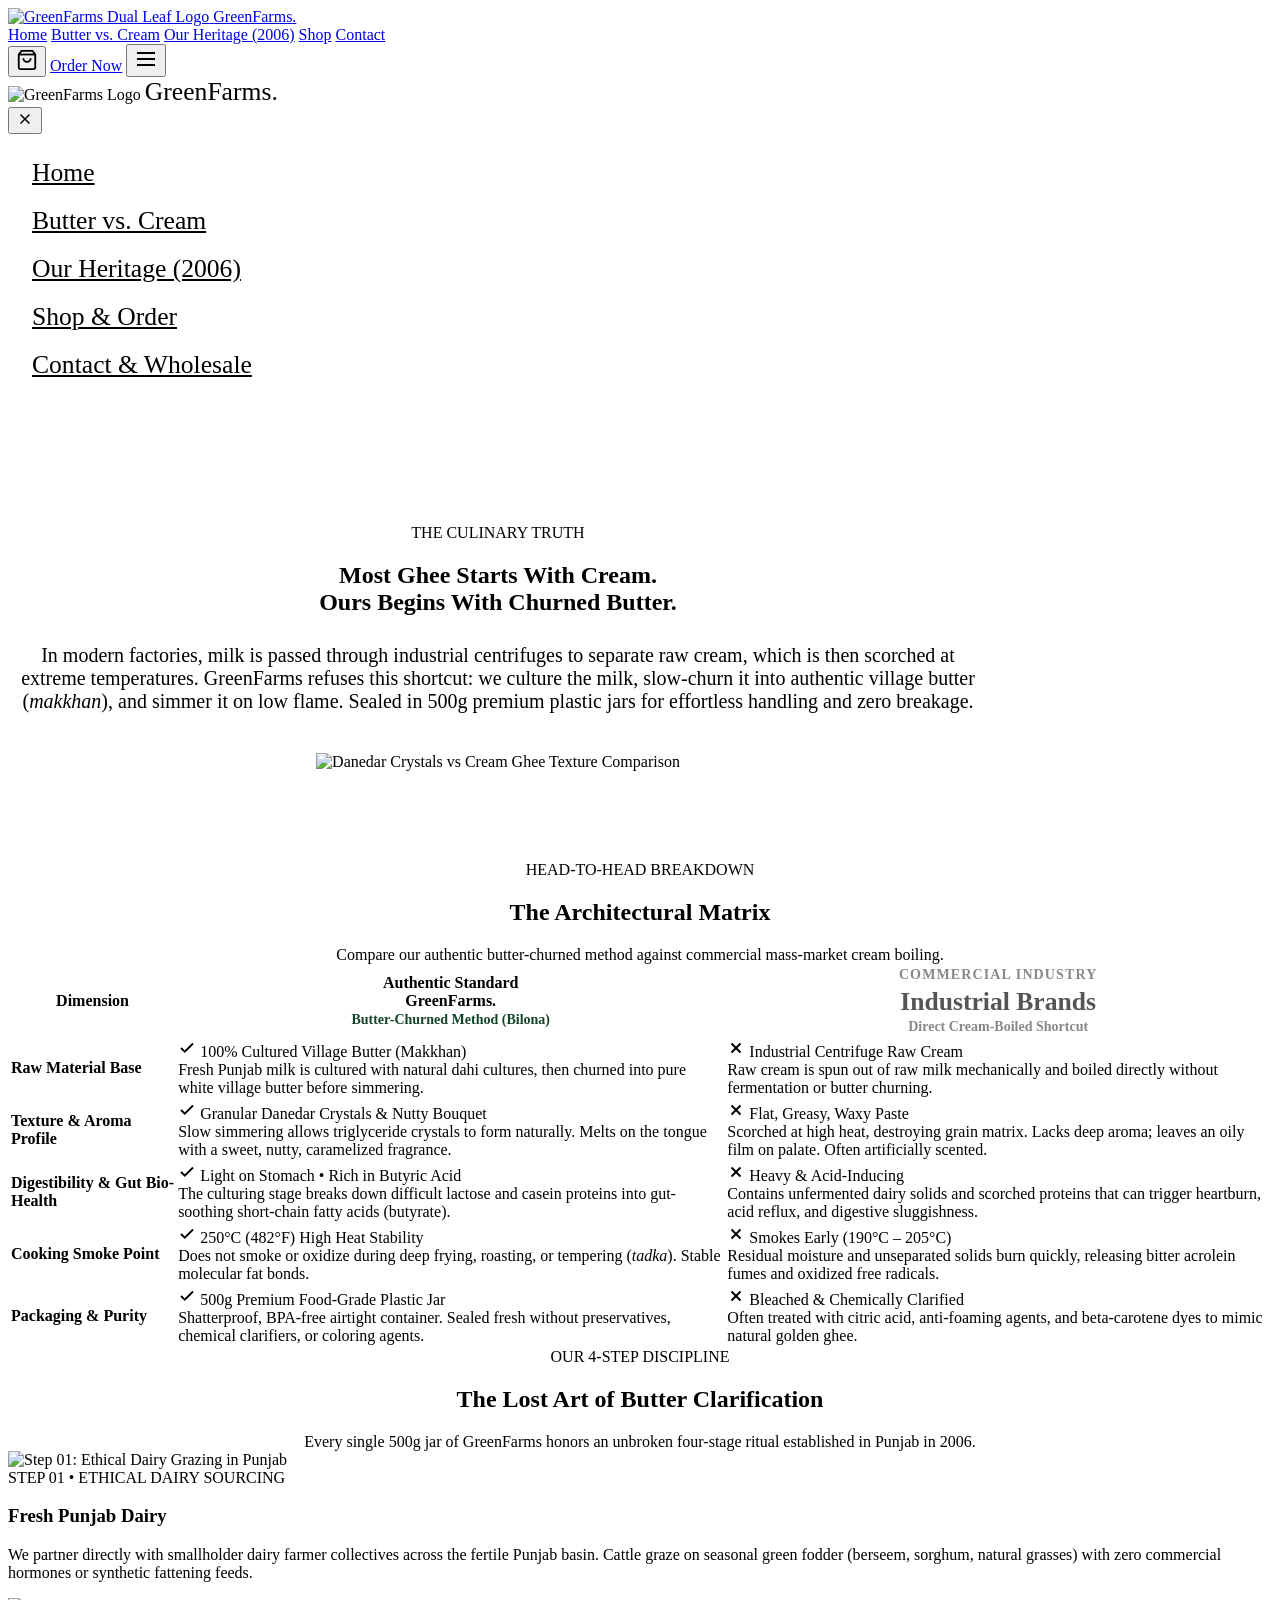
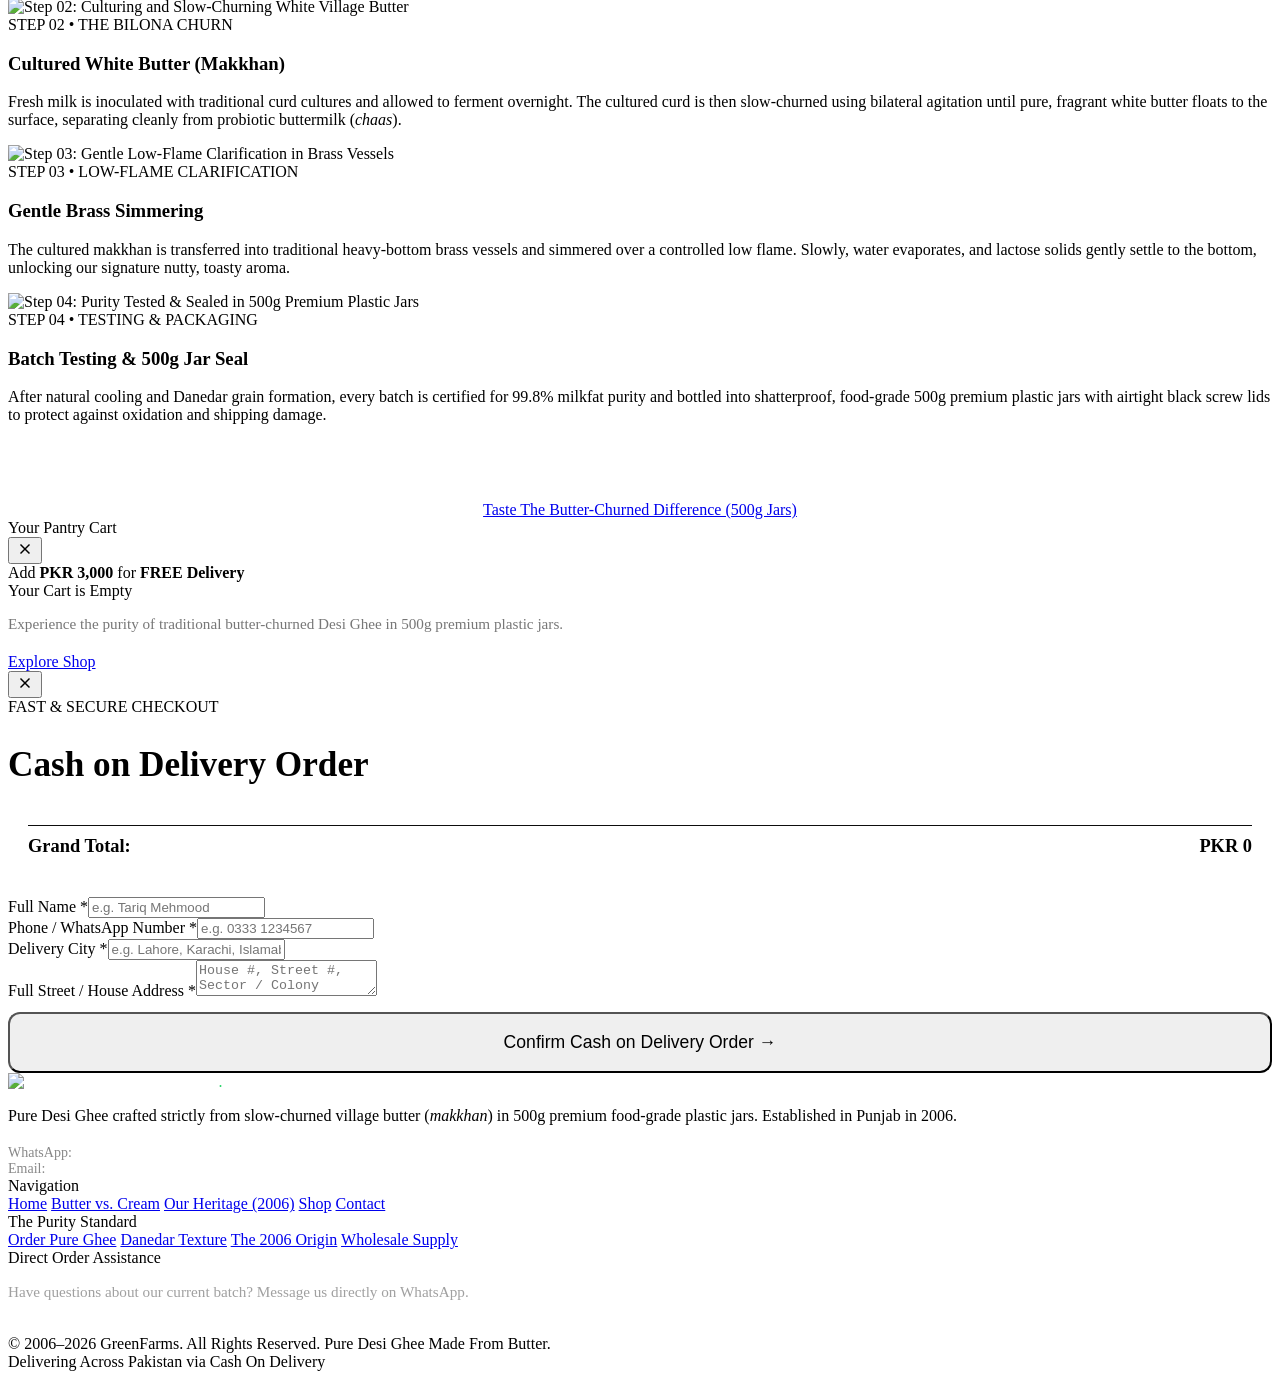
==== butter-vs-cream.html @ 1365f5dd "Add files via upload" ====
<!DOCTYPE html>
<html lang="en">
<head>
  <meta charset="UTF-8">
  <meta name="viewport" content="width=device-width, initial-scale=1.0">
  <title>Butter vs. Cream — The GreenFarms Difference</title>
  <meta name="description" content="Discover why most commercial ghee is boiled from cream while GreenFarms is slow-churned from pure village butter. 500g premium plastic jars.">
  
  <link rel="icon" type="image/png" href="assets/images/Crown.png">
  <!-- Fonts: Times New Roman (Display) & Plus Jakarta Sans (Body) -->
  <link rel="preconnect" href="https://fonts.googleapis.com">
  <link rel="preconnect" href="https://fonts.gstatic.com" crossorigin>
  <link href="https://fonts.googleapis.com/css2?family=Plus+Jakarta+Sans:wght@300;400;500;600;700&display=swap" rel="stylesheet">
  <link rel="stylesheet" href="css/main.css">
</head>
<body>

  <!-- Sticky Header -->
  <header class="site-header">
    <div class="container nav-container">
      <a href="index.html" class="brand-logo-link" aria-label="GreenFarms Home">
        <img src="assets/images/Crown.png" alt="GreenFarms Dual Leaf Logo" class="brand-icon">
        <span class="brand-wordmark">GreenFarms<span class="dot">.</span></span>
      </a>

      <nav class="nav-menu" aria-label="Primary Navigation">
        <a href="index.html" class="nav-link">Home</a>
        <a href="butter-vs-cream.html" class="nav-link active">Butter vs. Cream</a>
        <a href="heritage.html" class="nav-link">Our Heritage (2006)</a>
        <a href="shop.html" class="nav-link">Shop</a>
        <a href="contact.html" class="nav-link">Contact</a>
      </nav>

      <div class="nav-actions">
        <button class="cart-toggle-btn js-cart-toggle" aria-label="Open Cart">
          <svg width="22" height="22" viewBox="0 0 24 24" fill="none" stroke="currentColor" stroke-width="2">
            <path d="M6 2L3 6v14a2 2 0 0 0 2 2h14a2 2 0 0 0 2-2V6l-3-4z"></path>
            <line x1="3" y1="6" x2="21" y2="6"></line>
            <path d="M16 10a4 4 0 0 1-8 0"></path>
          </svg>
          <span class="cart-badge" style="display:none;">0</span>
        </button>
        <a href="shop.html" class="btn btn-primary btn-pill-sm">Order Now</a>
        <button class="mobile-menu-btn" aria-label="Open Menu">
          <svg width="24" height="24" viewBox="0 0 24 24" fill="none" stroke="currentColor" stroke-width="2"><line x1="3" y1="12" x2="21" y2="12"></line><line x1="3" y1="6" x2="21" y2="6"></line><line x1="3" y1="18" x2="21" y2="18"></line></svg>
        </button>
      </div>
    </div>
  </header>

  <!-- Mobile Drawer Menu -->
  <div id="mobile-nav-drawer" class="cart-drawer" style="max-width:340px;">
    <div class="cart-drawer-header">
      <div class="brand-logo-link">
        <img src="assets/images/Crown.png" alt="GreenFarms Logo" style="width:32px; height:32px;">
        <span class="brand-wordmark" style="font-size:1.6rem;">GreenFarms<span class="dot">.</span></span>
      </div>
      <button id="mobile-nav-close" class="cart-close-btn" aria-label="Close Menu">
        <svg width="18" height="18" viewBox="0 0 24 24" fill="none" stroke="currentColor" stroke-width="2"><line x1="18" y1="6" x2="6" y2="18"></line><line x1="6" y1="6" x2="18" y2="18"></line></svg>
      </button>
    </div>
    <div style="padding:24px; display:flex; flex-direction:column; gap:18px;">
      <a href="index.html" style="font-family:var(--font-display); font-size:1.6rem; color:var(--color-ink);">Home</a>
      <a href="butter-vs-cream.html" style="font-family:var(--font-display); font-size:1.6rem; color:var(--color-primary);">Butter vs. Cream</a>
      <a href="heritage.html" style="font-family:var(--font-display); font-size:1.6rem; color:var(--color-ink);">Our Heritage (2006)</a>
      <a href="shop.html" style="font-family:var(--font-display); font-size:1.6rem; color:var(--color-ink);">Shop &amp; Order</a>
      <a href="contact.html" style="font-family:var(--font-display); font-size:1.6rem; color:var(--color-ink);">Contact &amp; Wholesale</a>
    </div>
  </div>

  <main>
    <!-- EDITORIAL HERO STATEMENT -->
    <section class="section-editorial bg-white" style="padding-top: clamp(80px, 10vw, 120px); padding-bottom: clamp(60px, 8vw, 90px);">
      <div class="container" style="text-align:center; max-width:980px;">
        <div class="eyebrow" style="justify-content:center;">THE CULINARY TRUTH</div>
        <h1 class="hero-headline" style="margin-bottom:1.75rem;">
          Most Ghee Starts With Cream.<br>
          Ours Begins With Churned Butter.
        </h1>
        <p class="editorial-lead" style="margin:0 auto 2.5rem; font-size:1.25rem;">
          In modern factories, milk is passed through industrial centrifuges to separate raw cream, which is then scorched at extreme temperatures. GreenFarms refuses this shortcut: we culture the milk, slow-churn it into authentic village butter (<em>makkhan</em>), and simmer it on low flame. Sealed in 500g premium plastic jars for effortless handling and zero breakage.
        </p>

        <!-- Big Visual Comparison Infographic -->
        <div style="margin-top:2.5rem; border-radius:24px; overflow:hidden; box-shadow:var(--shadow-card); border:1px solid var(--color-border);">
          <img src="assets/images/danedar-texture.svg" alt="Danedar Crystals vs Cream Ghee Texture Comparison" style="width:100%;">
        </div>
      </div>
    </section>

    <!-- BIG ARCHITECTURAL COMPARISON MATRIX -->
    <section class="section-editorial bg-alabaster">
      <div class="container">
        <div style="max-width:800px; margin:0 auto; text-align:center;">
          <div class="eyebrow" style="justify-content:center;">HEAD-TO-HEAD BREAKDOWN</div>
          <h2 class="section-headline">The Architectural Matrix</h2>
          <p class="editorial-lead" style="margin:0 auto;">
            Compare our authentic butter-churned method against commercial mass-market cream boiling.
          </p>
        </div>

        <div class="comparison-table-wrap">
          <table class="comparison-table">
            <thead>
              <tr>
                <th class="col-feature">Dimension</th>
                <th class="col-greenfarms">
                  <div class="table-brand-header">
                    <div>
                      <div class="table-badge-authentic">Authentic Standard</div>
                      <div class="title">GreenFarms.</div>
                      <span style="font-size:0.875rem; color:#144528; font-weight:600;">Butter-Churned Method (Bilona)</span>
                    </div>
                  </div>
                </th>
                <th class="col-commercial">
                  <div style="font-size:0.875rem; color:#888; text-transform:uppercase; font-weight:700; letter-spacing:0.08em; margin-bottom:4px;">Commercial Industry</div>
                  <div style="font-family:var(--font-display); font-size:1.6rem; color:#555;">Industrial Brands</div>
                  <span style="font-size:0.875rem; color:#888;">Direct Cream-Boiled Shortcut</span>
                </th>
              </tr>
            </thead>
            <tbody>
              <!-- Row 1: Raw Material -->
              <tr>
                <td><strong>Raw Material Base</strong></td>
                <td class="col-greenfarms">
                  <div class="cell-highlight-title">
                    <svg width="18" height="18" viewBox="0 0 24 24" fill="none" stroke="currentColor" stroke-width="2.5"><polyline points="20 6 9 17 4 12"/></svg>
                    100% Cultured Village Butter (Makkhan)
                  </div>
                  Fresh Punjab milk is cultured with natural dahi cultures, then churned into pure white village butter before simmering.
                </td>
                <td>
                  <div class="cell-highlight-commercial-title">
                    <svg width="18" height="18" viewBox="0 0 24 24" fill="none" stroke="currentColor" stroke-width="2.5"><line x1="18" y1="6" x2="6" y2="18"></line><line x1="6" y1="6" x2="18" y2="18"></line></svg>
                    Industrial Centrifuge Raw Cream
                  </div>
                  Raw cream is spun out of raw milk mechanically and boiled directly without fermentation or butter churning.
                </td>
              </tr>

              <!-- Row 2: Texture & Aroma -->
              <tr>
                <td><strong>Texture &amp; Aroma Profile</strong></td>
                <td class="col-greenfarms">
                  <div class="cell-highlight-title">
                    <svg width="18" height="18" viewBox="0 0 24 24" fill="none" stroke="currentColor" stroke-width="2.5"><polyline points="20 6 9 17 4 12"/></svg>
                    Granular Danedar Crystals &amp; Nutty Bouquet
                  </div>
                  Slow simmering allows triglyceride crystals to form naturally. Melts on the tongue with a sweet, nutty, caramelized fragrance.
                </td>
                <td>
                  <div class="cell-highlight-commercial-title">
                    <svg width="18" height="18" viewBox="0 0 24 24" fill="none" stroke="currentColor" stroke-width="2.5"><line x1="18" y1="6" x2="6" y2="18"></line><line x1="6" y1="6" x2="18" y2="18"></line></svg>
                    Flat, Greasy, Waxy Paste
                  </div>
                  Scorched at high heat, destroying grain matrix. Lacks deep aroma; leaves an oily film on palate. Often artificially scented.
                </td>
              </tr>

              <!-- Row 3: Digestibility -->
              <tr>
                <td><strong>Digestibility &amp; Gut Bio-Health</strong></td>
                <td class="col-greenfarms">
                  <div class="cell-highlight-title">
                    <svg width="18" height="18" viewBox="0 0 24 24" fill="none" stroke="currentColor" stroke-width="2.5"><polyline points="20 6 9 17 4 12"/></svg>
                    Light on Stomach &bull; Rich in Butyric Acid
                  </div>
                  The culturing stage breaks down difficult lactose and casein proteins into gut-soothing short-chain fatty acids (butyrate).
                </td>
                <td>
                  <div class="cell-highlight-commercial-title">
                    <svg width="18" height="18" viewBox="0 0 24 24" fill="none" stroke="currentColor" stroke-width="2.5"><line x1="18" y1="6" x2="6" y2="18"></line><line x1="6" y1="6" x2="18" y2="18"></line></svg>
                    Heavy &amp; Acid-Inducing
                  </div>
                  Contains unfermented dairy solids and scorched proteins that can trigger heartburn, acid reflux, and digestive sluggishness.
                </td>
              </tr>

              <!-- Row 4: Heat & Smoke Point -->
              <tr>
                <td><strong>Cooking Smoke Point</strong></td>
                <td class="col-greenfarms">
                  <div class="cell-highlight-title">
                    <svg width="18" height="18" viewBox="0 0 24 24" fill="none" stroke="currentColor" stroke-width="2.5"><polyline points="20 6 9 17 4 12"/></svg>
                    250&deg;C (482&deg;F) High Heat Stability
                  </div>
                  Does not smoke or oxidize during deep frying, roasting, or tempering (<em>tadka</em>). Stable molecular fat bonds.
                </td>
                <td>
                  <div class="cell-highlight-commercial-title">
                    <svg width="18" height="18" viewBox="0 0 24 24" fill="none" stroke="currentColor" stroke-width="2.5"><line x1="18" y1="6" x2="6" y2="18"></line><line x1="6" y1="6" x2="18" y2="18"></line></svg>
                    Smokes Early (190&deg;C &ndash; 205&deg;C)
                  </div>
                  Residual moisture and unseparated solids burn quickly, releasing bitter acrolein fumes and oxidized free radicals.
                </td>
              </tr>

              <!-- Row 5: Packaging & Preservation -->
              <tr>
                <td><strong>Packaging &amp; Purity</strong></td>
                <td class="col-greenfarms">
                  <div class="cell-highlight-title">
                    <svg width="18" height="18" viewBox="0 0 24 24" fill="none" stroke="currentColor" stroke-width="2.5"><polyline points="20 6 9 17 4 12"/></svg>
                    500g Premium Food-Grade Plastic Jar
                  </div>
                  Shatterproof, BPA-free airtight container. Sealed fresh without preservatives, chemical clarifiers, or coloring agents.
                </td>
                <td>
                  <div class="cell-highlight-commercial-title">
                    <svg width="18" height="18" viewBox="0 0 24 24" fill="none" stroke="currentColor" stroke-width="2.5"><line x1="18" y1="6" x2="6" y2="18"></line><line x1="6" y1="6" x2="18" y2="18"></line></svg>
                    Bleached &amp; Chemically Clarified
                  </div>
                  Often treated with citric acid, anti-foaming agents, and beta-carotene dyes to mimic natural golden ghee.
                </td>
              </tr>
            </tbody>
          </table>
        </div>
      </div>
    </section>

    <!-- 4-STEP VISUAL CRAFTSMANSHIP SHOWCASE -->
    <section class="section-editorial bg-white">
      <div class="container">
        <div style="max-width:820px; margin:0 auto; text-align:center;">
          <div class="eyebrow" style="justify-content:center;">OUR 4-STEP DISCIPLINE</div>
          <h2 class="section-headline">The Lost Art of Butter Clarification</h2>
          <p class="editorial-lead" style="margin:0 auto;">
            Every single 500g jar of GreenFarms honors an unbroken four-stage ritual established in Punjab in 2006.
          </p>
        </div>

        <div class="craft-grid">
          <!-- Step 01 -->
          <article class="craft-card">
            <div class="craft-media">
              <img src="assets/images/craft-step1.svg" alt="Step 01: Ethical Dairy Grazing in Punjab">
            </div>
            <div class="craft-body">
              <span class="craft-step-badge">STEP 01 &bull; ETHICAL DAIRY SOURCING</span>
              <h3 class="craft-title">Fresh Punjab Dairy</h3>
              <p class="craft-desc">
                We partner directly with smallholder dairy farmer collectives across the fertile Punjab basin. Cattle graze on seasonal green fodder (berseem, sorghum, natural grasses) with zero commercial hormones or synthetic fattening feeds.
              </p>
            </div>
          </article>

          <!-- Step 02 -->
          <article class="craft-card">
            <div class="craft-media">
              <img src="assets/images/craft-step2.svg" alt="Step 02: Culturing and Slow-Churning White Village Butter">
            </div>
            <div class="craft-body">
              <span class="craft-step-badge">STEP 02 &bull; THE BILONA CHURN</span>
              <h3 class="craft-title">Cultured White Butter (Makkhan)</h3>
              <p class="craft-desc">
                Fresh milk is inoculated with traditional curd cultures and allowed to ferment overnight. The cultured curd is then slow-churned using bilateral agitation until pure, fragrant white butter floats to the surface, separating cleanly from probiotic buttermilk (<em>chaas</em>).
              </p>
            </div>
          </article>

          <!-- Step 03 -->
          <article class="craft-card">
            <div class="craft-media">
              <img src="assets/images/craft-step3.svg" alt="Step 03: Gentle Low-Flame Clarification in Brass Vessels">
            </div>
            <div class="craft-body">
              <span class="craft-step-badge">STEP 03 &bull; LOW-FLAME CLARIFICATION</span>
              <h3 class="craft-title">Gentle Brass Simmering</h3>
              <p class="craft-desc">
                The cultured makkhan is transferred into traditional heavy-bottom brass vessels and simmered over a controlled low flame. Slowly, water evaporates, and lactose solids gently settle to the bottom, unlocking our signature nutty, toasty aroma.
              </p>
            </div>
          </article>

          <!-- Step 04 -->
          <article class="craft-card">
            <div class="craft-media">
              <img src="assets/images/craft-step4.svg" alt="Step 04: Purity Tested & Sealed in 500g Premium Plastic Jars">
            </div>
            <div class="craft-body">
              <span class="craft-step-badge">STEP 04 &bull; TESTING &amp; PACKAGING</span>
              <h3 class="craft-title">Batch Testing &amp; 500g Jar Seal</h3>
              <p class="craft-desc">
                After natural cooling and Danedar grain formation, every batch is certified for 99.8% milkfat purity and bottled into shatterproof, food-grade 500g premium plastic jars with airtight black screw lids to protect against oxidation and shipping damage.
              </p>
            </div>
          </article>
        </div>

        <!-- Big CTA Button -->
        <div style="text-align:center; margin-top: clamp(50px, 6vw, 80px);">
          <a href="shop.html" class="btn btn-primary btn-pill-lg">
            Taste The Butter-Churned Difference (500g Jars)
          </a>
        </div>
      </div>
    </section>
  </main>

  <!-- CART SLIDE-OUT DRAWER -->
  <div id="cart-backdrop" class="cart-backdrop"></div>
  <aside id="cart-drawer" class="cart-drawer" aria-label="Shopping Cart">
    <div class="cart-drawer-header">
      <div class="cart-drawer-title">Your Pantry Cart</div>
      <button id="cart-close-btn" class="cart-close-btn" aria-label="Close cart">
        <svg width="18" height="18" viewBox="0 0 24 24" fill="none" stroke="currentColor" stroke-width="2"><line x1="18" y1="6" x2="6" y2="18"></line><line x1="6" y1="6" x2="18" y2="18"></line></svg>
      </button>
    </div>
    <div class="shipping-meter-wrap">
      <div id="shipping-meter-text">Add <strong>PKR 3,000</strong> for <strong>FREE Delivery</strong></div>
      <div class="shipping-meter-bar"><div id="shipping-progress" class="shipping-meter-progress"></div></div>
    </div>
    <div id="cart-items-container" class="cart-items-list"></div>
    <div id="cart-empty-view" class="cart-empty-state">
      <div class="cart-empty-title">Your Cart is Empty</div>
      <p style="color:#777; font-size:0.95rem; margin-bottom:20px;">Experience the purity of traditional butter-churned Desi Ghee in 500g premium plastic jars.</p>
      <a href="shop.html" onclick="closeCart()" class="btn btn-primary btn-pill-sm">Explore Shop</a>
    </div>
    <div id="cart-footer-view" class="cart-drawer-footer" style="display:none;">
      <div class="cart-total-row"><span>Subtotal</span><strong id="cart-subtotal-val">PKR 0</strong></div>
      <div class="cart-total-row"><span>Delivery</span><strong id="cart-shipping-val">PKR 250</strong></div>
      <div class="cart-total-row cart-grand-total"><span>Total Payable (COD):</span><span id="cart-grand-total-val" class="num">PKR 0</span></div>
      <div class="cart-checkout-actions">
        <button onclick="CODCheckout.open()" class="btn btn-primary" style="width:100%; border-radius:12px;">Cash on Delivery Checkout &rarr;</button>
        <button onclick="sendWhatsAppOrder()" class="btn btn-secondary" style="width:100%; border-radius:12px;">Order via WhatsApp</button>
      </div>
    </div>
  </aside>

  <!-- COD MODAL & LAB MODAL -->
  <div id="cod-modal" class="modal-backdrop">
    <div class="modal-box">
      <button class="modal-close-x" onclick="CODCheckout.close()" aria-label="Close Modal">
        <svg width="18" height="18" viewBox="0 0 24 24" fill="none" stroke="currentColor" stroke-width="2"><line x1="18" y1="6" x2="6" y2="18"></line><line x1="6" y1="6" x2="18" y2="18"></line></svg>
      </button>
      <div id="cod-modal-content">
        <div class="eyebrow">FAST &amp; SECURE CHECKOUT</div>
        <h2 style="font-family:var(--font-display); font-size:2.2rem; color:var(--color-ink); margin-bottom:12px;">Cash on Delivery Order</h2>
        <div style="background:var(--color-alabaster); padding:16px 20px; border-radius:16px; margin-bottom:24px; border:1px solid var(--color-border);">
          <div id="cod-summary-list"></div>
          <div style="display:flex; justify-content:space-between; margin-top:12px; padding-top:10px; border-top:1.5px solid #0d0d0d; font-size:1.15rem; font-weight:700;">
            <span>Grand Total:</span><span id="cod-total-amount" style="color:var(--color-primary); font-family:var(--font-display);">PKR 0</span>
          </div>
        </div>
        <form id="cod-form" onsubmit="CODCheckout.submit(event)">
          <div class="form-group"><label class="form-label" for="customer_name">Full Name *</label><input type="text" id="customer_name" name="customer_name" class="form-control" placeholder="e.g. Tariq Mehmood" required></div>
          <div class="form-group"><label class="form-label" for="customer_phone">Phone / WhatsApp Number *</label><input type="tel" id="customer_phone" name="customer_phone" class="form-control" placeholder="e.g. 0333 1234567" required></div>
          <div class="form-group"><label class="form-label" for="customer_city">Delivery City *</label><input type="text" id="customer_city" name="customer_city" class="form-control" placeholder="e.g. Lahore, Karachi, Islamabad..." required></div>
          <div class="form-group"><label class="form-label" for="customer_address">Full Street / House Address *</label><textarea id="customer_address" name="customer_address" class="form-control" placeholder="House #, Street #, Sector / Colony" required></textarea></div>
          <button type="submit" class="btn btn-primary" style="width:100%; border-radius:12px; padding:18px; font-size:1.1rem; margin-top:12px;">Confirm Cash on Delivery Order &rarr;</button>
        </form>
      </div>
    </div>
  </div>

  <footer class="site-footer">
    <div class="container footer-grid">
      <div>
        <a href="index.html" class="brand-logo-link" style="color:#ffffff;">
          <img src="assets/images/Crown.png" alt="GreenFarms Icon" class="brand-icon">
          <span class="brand-wordmark" style="color:#ffffff;">GreenFarms<span class="dot" style="color:#25D366;">.</span></span>
        </a>
        <p class="footer-brand-bio">Pure Desi Ghee crafted strictly from slow-churned village butter (<em>makkhan</em>) in 500g premium food-grade plastic jars. Established in Punjab in 2006.</p>
        <div style="margin-top:20px; font-size:0.875rem; color:#888;">
          WhatsApp: <strong style="color:#ffffff;">+92 333 227 1313</strong><br>
          Email: <strong style="color:#ffffff;">thegreenfarm01@gmail.com</strong>
        </div>
      </div>
      <div>
        <div class="footer-col-title">Navigation</div>
        <div class="footer-links-list">
          <a href="index.html" class="footer-link">Home</a>
          <a href="butter-vs-cream.html" class="footer-link">Butter vs. Cream</a>
          <a href="heritage.html" class="footer-link">Our Heritage (2006)</a>
          <a href="shop.html" class="footer-link">Shop</a>
          <a href="contact.html" class="footer-link">Contact</a>
        </div>
      </div>
      <div>
        <div class="footer-col-title">The Purity Standard</div>
        <div class="footer-links-list">
          <a href="shop.html" class="footer-link">Order Pure Ghee</a>
          <a href="butter-vs-cream.html" class="footer-link">Danedar Texture</a>
          <a href="heritage.html" class="footer-link">The 2006 Origin</a>
          <a href="contact.html" class="footer-link">Wholesale Supply</a>
        </div>
      </div>
      <div>
        <div class="footer-col-title">Direct Order Assistance</div>
        <p style="font-size:0.95rem; color:#a0a0a0; margin-bottom:16px;">Have questions about our current batch? Message us directly on WhatsApp.</p>
        <a href="https://wa.me/923332271313" target="_blank" rel="noopener" class="btn btn-secondary" style="width:100%; border-radius:12px; font-size:0.95rem; color:#ffffff; border-color:rgba(255,255,255,0.3);">
          Chat on WhatsApp (+92 333 227 1313)
        </a>
      </div>
    </div>
    <div class="container footer-bottom-bar">
      <div>&copy; 2006&ndash;2026 GreenFarms. All Rights Reserved. Pure Desi Ghee Made From Butter.</div>
      <div>Delivering Across Pakistan via Cash On Delivery</div>
    </div>
  </footer>

  <script src="js/app.js"></script>
</body>
</html>
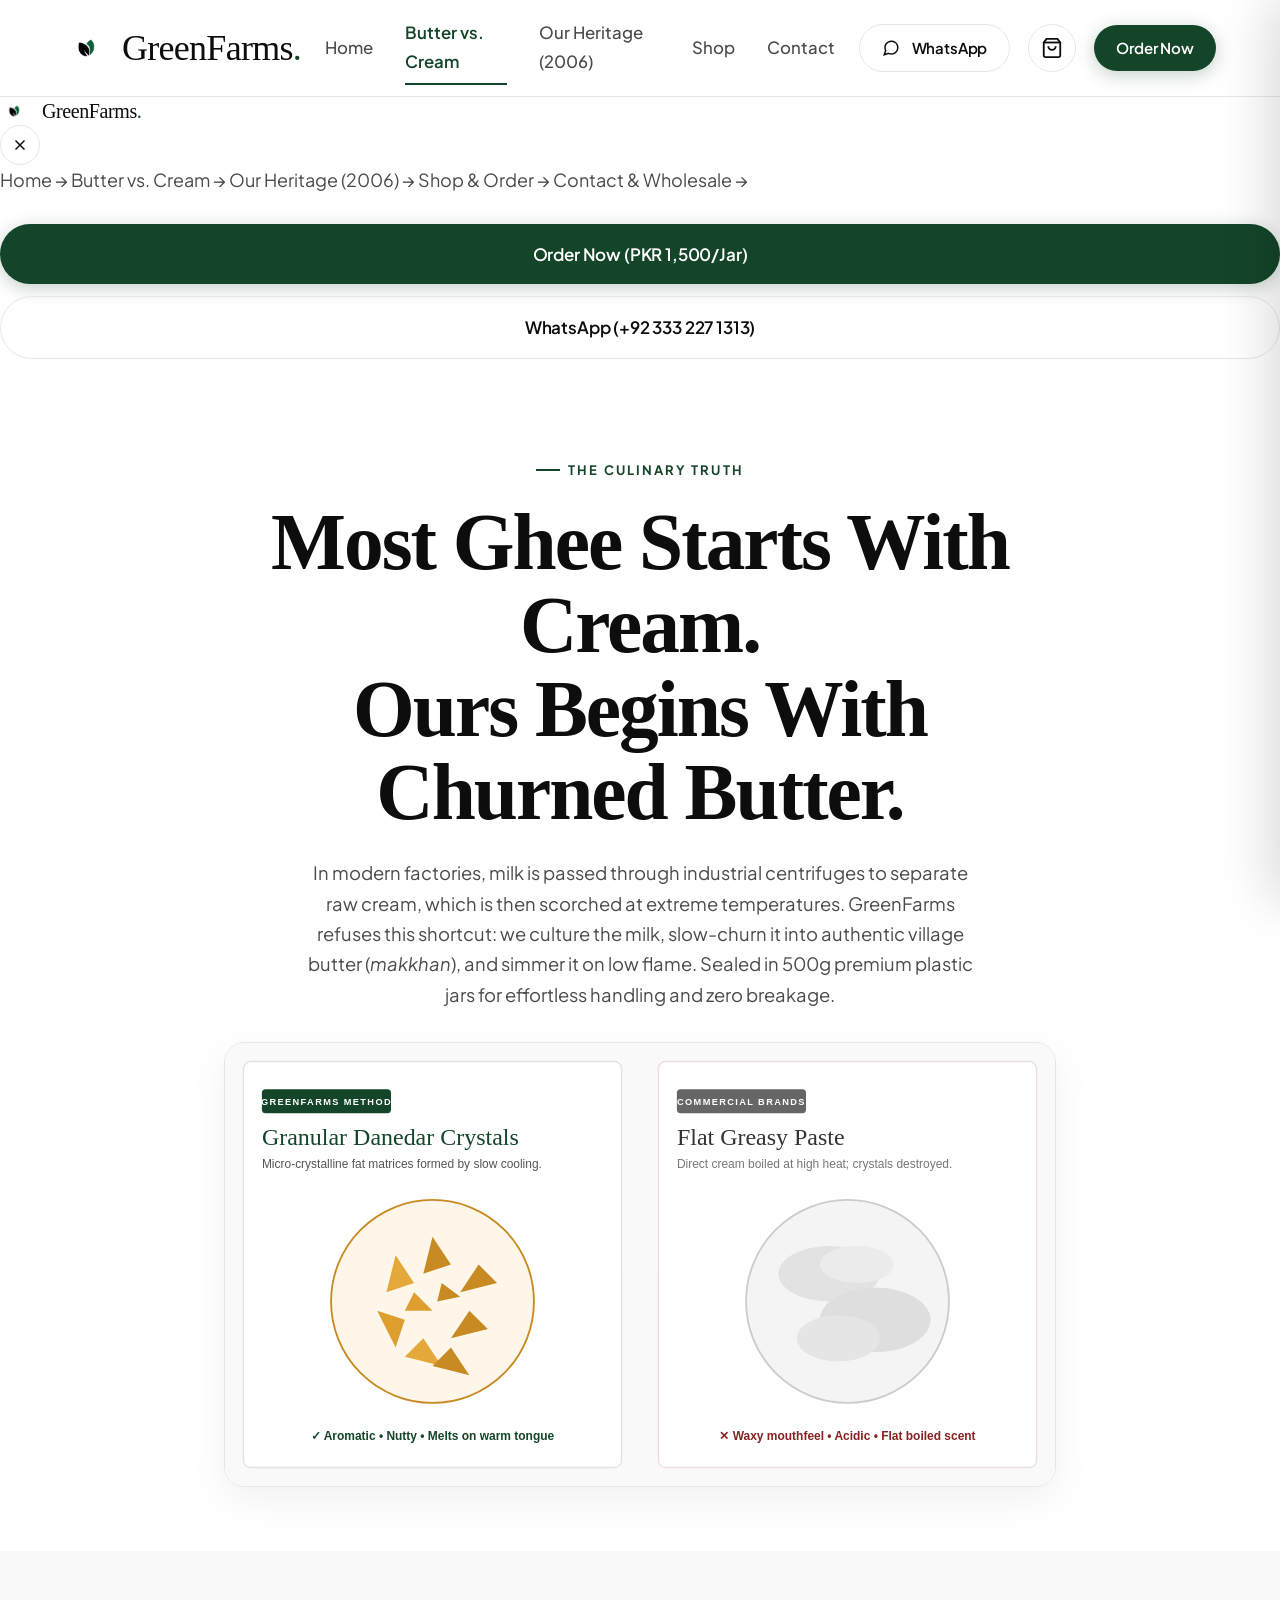
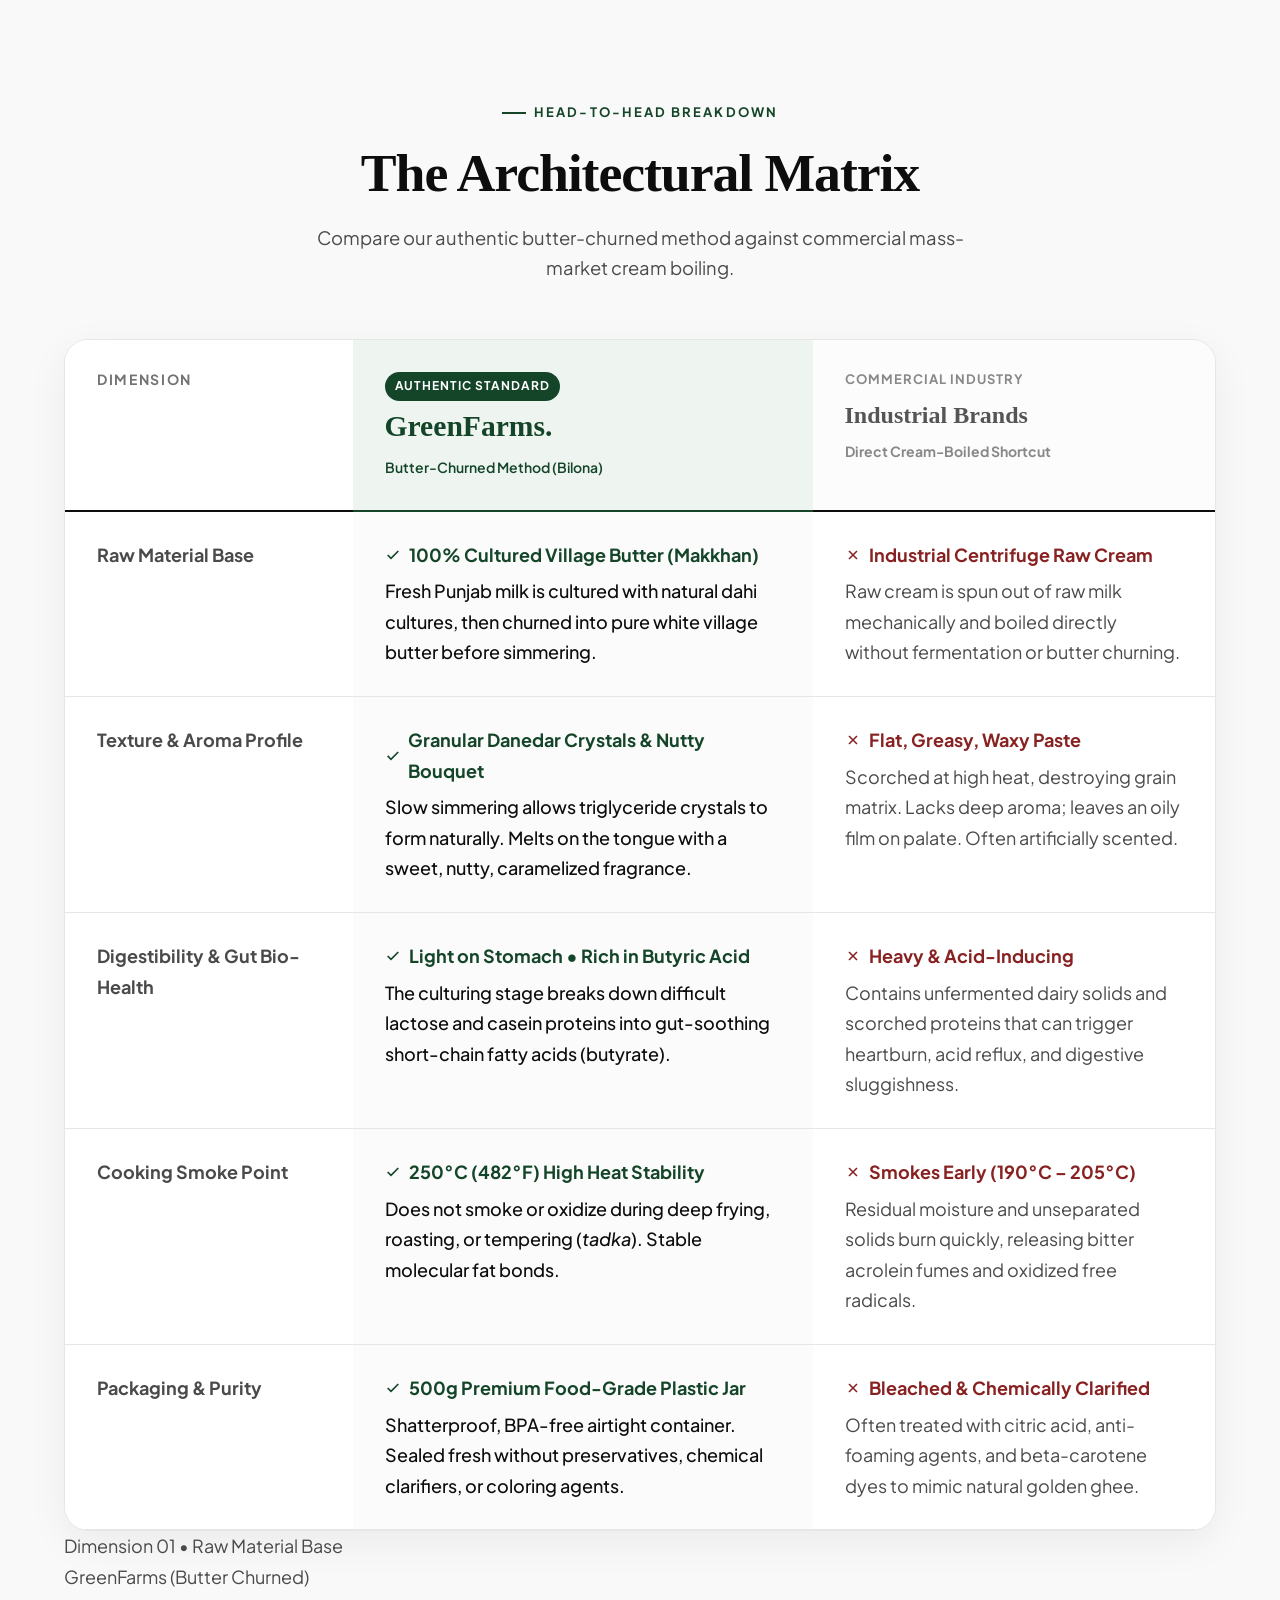
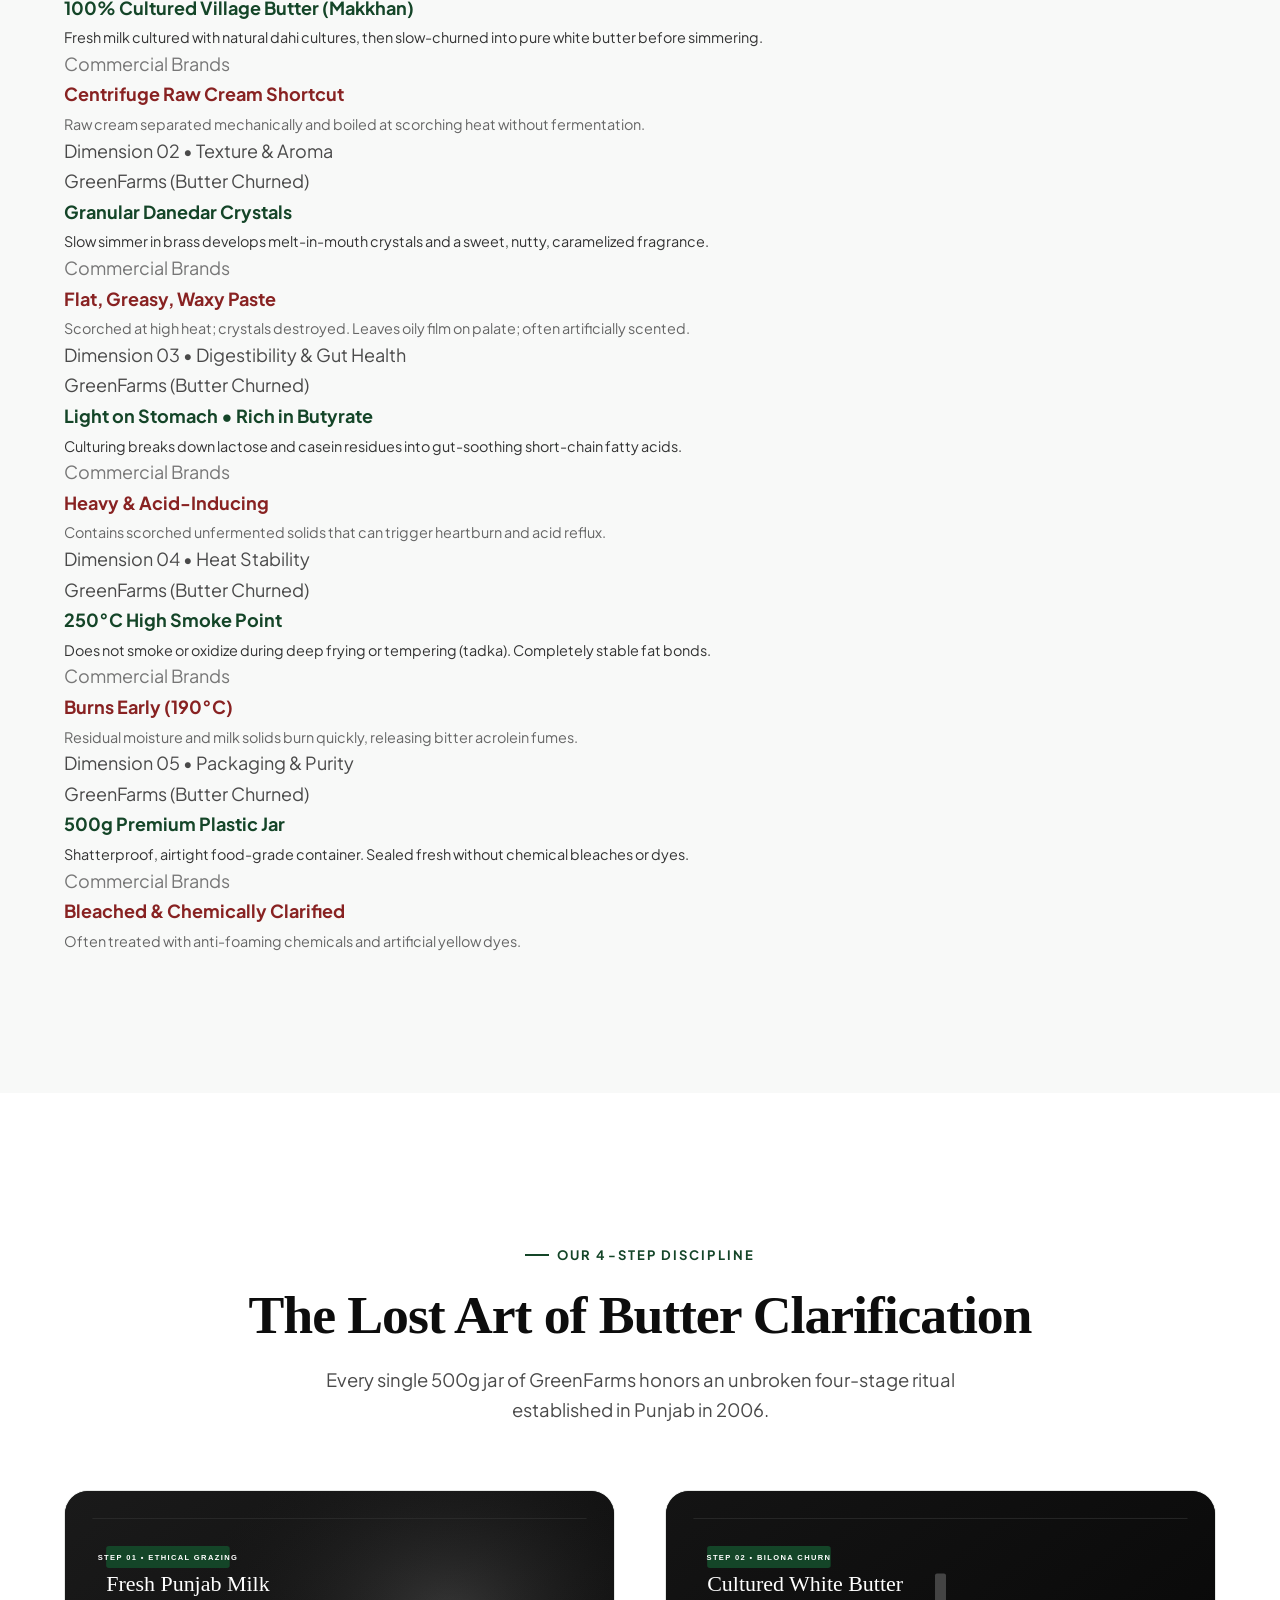
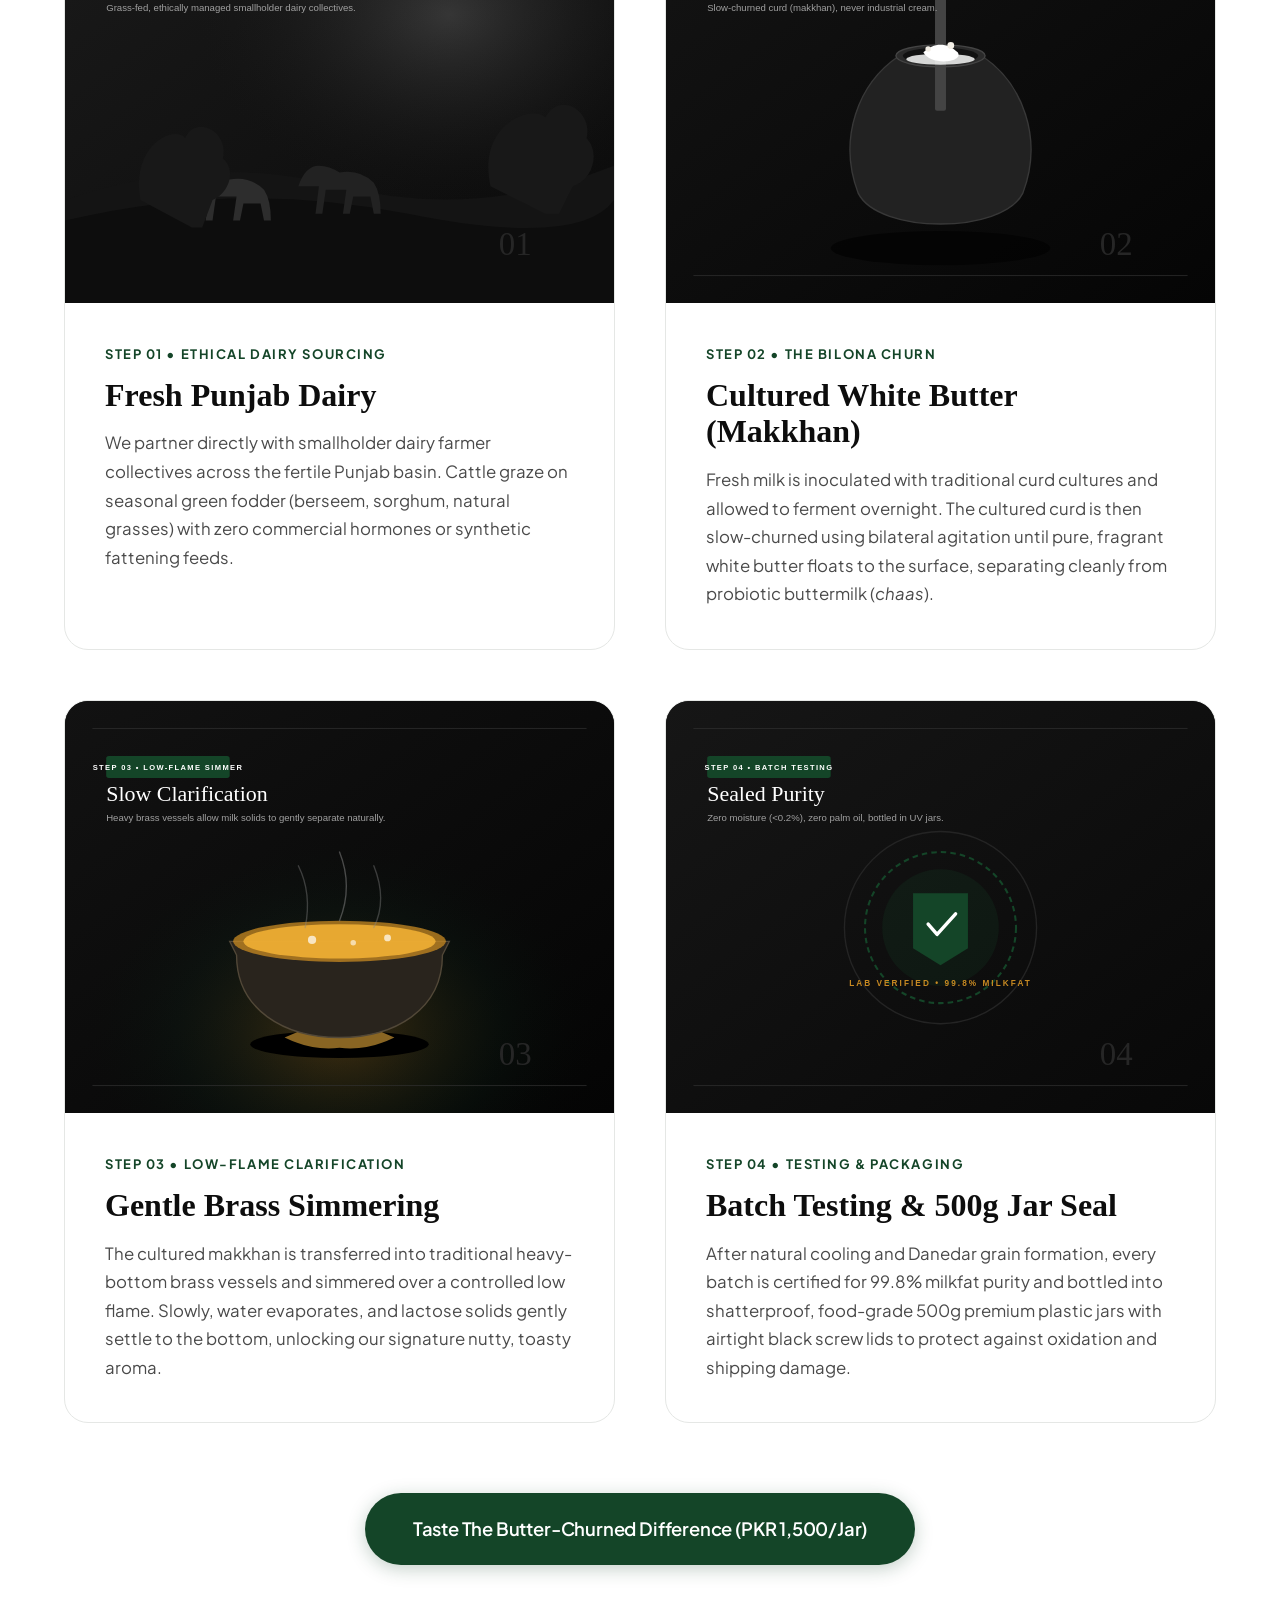
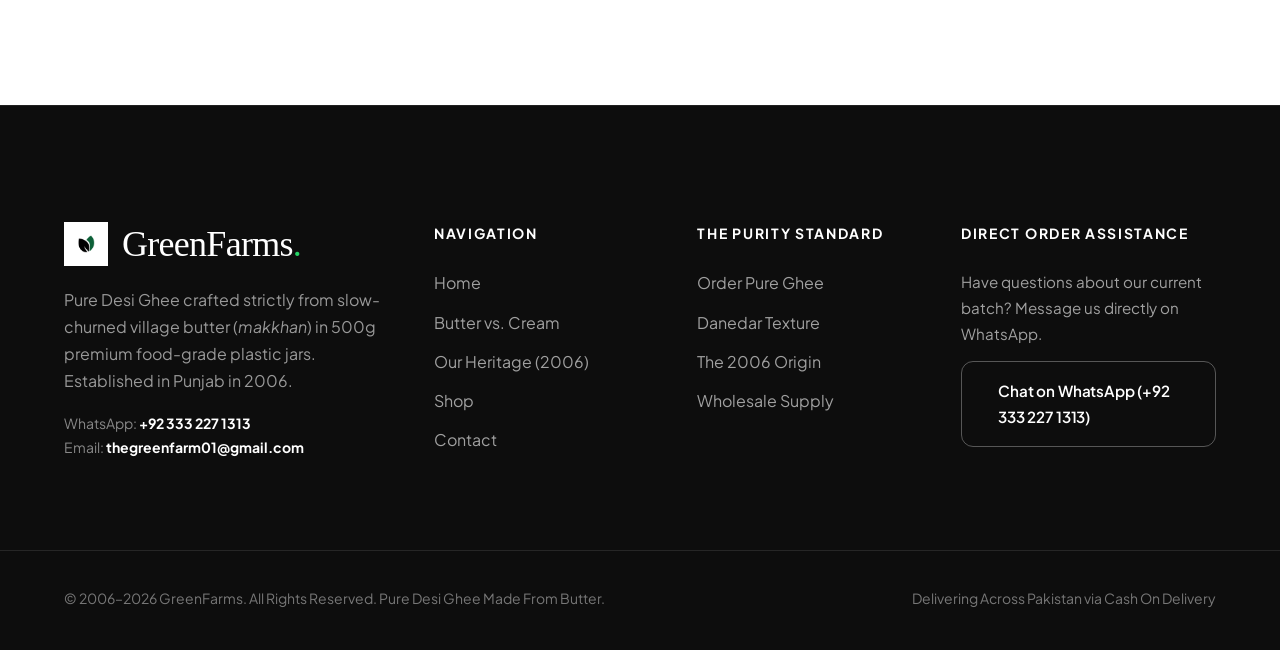
==== commit b864ac38: "Add files via upload" ====
--- a/butter-vs-cream.html
+++ b/butter-vs-cream.html
@@ -2,20 +2,19 @@
 <html lang="en">
 <head>
   <meta charset="UTF-8">
-  <meta name="viewport" content="width=device-width, initial-scale=1.0">
+  <meta name="viewport" content="width=device-width, initial-scale=1.0, maximum-scale=1.0">
   <title>Butter vs. Cream — The GreenFarms Difference</title>
   <meta name="description" content="Discover why most commercial ghee is boiled from cream while GreenFarms is slow-churned from pure village butter. 500g premium plastic jars.">
   
   <link rel="icon" type="image/png" href="assets/images/Crown.png">
-  <!-- Fonts: Times New Roman (Display) & Plus Jakarta Sans (Body) -->
   <link rel="preconnect" href="https://fonts.googleapis.com">
   <link rel="preconnect" href="https://fonts.gstatic.com" crossorigin>
-  <link href="https://fonts.googleapis.com/css2?family=Plus+Jakarta+Sans:wght@300;400;500;600;700&display=swap" rel="stylesheet">
+  <link href="https://fonts.googleapis.com/css2?family=Abril+Fatface&family=Plus+Jakarta+Sans:wght@300;400;500;600;700&display=swap" rel="stylesheet">
   <link rel="stylesheet" href="css/main.css">
 </head>
 <body>
 
-  <!-- Sticky Header -->
+  <!-- Sticky Luxury Header -->
   <header class="site-header">
     <div class="container nav-container">
       <a href="index.html" class="brand-logo-link" aria-label="GreenFarms Home">
@@ -32,6 +31,11 @@
       </nav>
 
       <div class="nav-actions">
+        <a href="https://wa.me/923332271313?text=Salam%20GreenFarms.%20I%20would%20like%20to%20inquire%20about%20Pure%20Desi%20Ghee." target="_blank" rel="noopener" class="btn btn-secondary btn-pill-sm desktop-only">
+          <svg width="18" height="18" viewBox="0 0 24 24" fill="none" stroke="currentColor" stroke-width="2"><path d="M21 11.5a8.38 8.38 0 0 1-.9 3.8 8.5 8.5 0 0 1-7.6 4.7 8.38 8.38 0 0 1-3.8-.9L3 21l1.9-5.7a8.38 8.38 0 0 1-.9-3.8 8.5 8.5 0 0 1 4.7-7.6 8.38 8.38 0 0 1 3.8-.9h.5a8.48 8.48 0 0 1 8 8v.5z"/></svg>
+          <span>WhatsApp</span>
+        </a>
+
         <button class="cart-toggle-btn js-cart-toggle" aria-label="Open Cart">
           <svg width="22" height="22" viewBox="0 0 24 24" fill="none" stroke="currentColor" stroke-width="2">
             <path d="M6 2L3 6v14a2 2 0 0 0 2 2h14a2 2 0 0 0 2-2V6l-3-4z"></path>
@@ -40,55 +44,84 @@
           </svg>
           <span class="cart-badge" style="display:none;">0</span>
         </button>
-        <a href="shop.html" class="btn btn-primary btn-pill-sm">Order Now</a>
-        <button class="mobile-menu-btn" aria-label="Open Menu">
-          <svg width="24" height="24" viewBox="0 0 24 24" fill="none" stroke="currentColor" stroke-width="2"><line x1="3" y1="12" x2="21" y2="12"></line><line x1="3" y1="6" x2="21" y2="6"></line><line x1="3" y1="18" x2="21" y2="18"></line></svg>
+
+        <a href="shop.html" class="btn btn-primary btn-pill-sm desktop-only">Order Now</a>
+
+        <button class="mobile-menu-btn" aria-label="Open Navigation Menu">
+          <svg width="22" height="22" viewBox="0 0 24 24" fill="none" stroke="currentColor" stroke-width="2.5" stroke-linecap="round">
+            <line x1="3" y1="6" x2="21" y2="6"></line>
+            <line x1="3" y1="12" x2="21" y2="12"></line>
+            <line x1="3" y1="18" x2="21" y2="18"></line>
+          </svg>
         </button>
       </div>
     </div>
   </header>
 
-  <!-- Mobile Drawer Menu -->
-  <div id="mobile-nav-drawer" class="cart-drawer" style="max-width:340px;">
-    <div class="cart-drawer-header">
+  <!-- Full-Screen Mobile Navigation Drawer -->
+  <div id="mobile-nav-drawer" class="mobile-nav-fullscreen">
+    <div class="mobile-nav-header">
       <div class="brand-logo-link">
-        <img src="assets/images/Crown.png" alt="GreenFarms Logo" style="width:32px; height:32px;">
-        <span class="brand-wordmark" style="font-size:1.6rem;">GreenFarms<span class="dot">.</span></span>
+        <img src="assets/images/Crown.png" alt="GreenFarms Logo" style="width:28px; height:28px;">
+        <span class="brand-wordmark" style="font-size:1.25rem;">GreenFarms<span class="dot">.</span></span>
       </div>
       <button id="mobile-nav-close" class="cart-close-btn" aria-label="Close Menu">
         <svg width="18" height="18" viewBox="0 0 24 24" fill="none" stroke="currentColor" stroke-width="2"><line x1="18" y1="6" x2="6" y2="18"></line><line x1="6" y1="6" x2="18" y2="18"></line></svg>
       </button>
     </div>
-    <div style="padding:24px; display:flex; flex-direction:column; gap:18px;">
-      <a href="index.html" style="font-family:var(--font-display); font-size:1.6rem; color:var(--color-ink);">Home</a>
-      <a href="butter-vs-cream.html" style="font-family:var(--font-display); font-size:1.6rem; color:var(--color-primary);">Butter vs. Cream</a>
-      <a href="heritage.html" style="font-family:var(--font-display); font-size:1.6rem; color:var(--color-ink);">Our Heritage (2006)</a>
-      <a href="shop.html" style="font-family:var(--font-display); font-size:1.6rem; color:var(--color-ink);">Shop &amp; Order</a>
-      <a href="contact.html" style="font-family:var(--font-display); font-size:1.6rem; color:var(--color-ink);">Contact &amp; Wholesale</a>
+    <div class="mobile-nav-body">
+      <a href="index.html" class="mobile-nav-link-item">
+        <span>Home</span>
+        <span>&rarr;</span>
+      </a>
+      <a href="butter-vs-cream.html" class="mobile-nav-link-item active">
+        <span>Butter vs. Cream</span>
+        <span>&rarr;</span>
+      </a>
+      <a href="heritage.html" class="mobile-nav-link-item">
+        <span>Our Heritage (2006)</span>
+        <span>&rarr;</span>
+      </a>
+      <a href="shop.html" class="mobile-nav-link-item">
+        <span>Shop &amp; Order</span>
+        <span>&rarr;</span>
+      </a>
+      <a href="contact.html" class="mobile-nav-link-item">
+        <span>Contact &amp; Wholesale</span>
+        <span>&rarr;</span>
+      </a>
+      <div style="margin-top:auto; padding-top:28px; display:flex; flex-direction:column; gap:12px;">
+        <a href="shop.html" class="btn btn-primary" style="width:100%;">
+          Order Now (PKR 1,500/Jar)
+        </a>
+        <a href="https://wa.me/923332271313" target="_blank" rel="noopener" class="btn btn-secondary" style="width:100%;">
+          WhatsApp (+92 333 227 1313)
+        </a>
+      </div>
     </div>
   </div>
 
   <main>
     <!-- EDITORIAL HERO STATEMENT -->
-    <section class="section-editorial bg-white" style="padding-top: clamp(80px, 10vw, 120px); padding-bottom: clamp(60px, 8vw, 90px);">
-      <div class="container" style="text-align:center; max-width:980px;">
+    <section class="section-editorial bg-white" style="padding-top: clamp(48px, 7vw, 90px); padding-bottom: clamp(36px, 5vw, 70px);">
+      <div class="container" style="text-align:center; max-width:960px;">
         <div class="eyebrow" style="justify-content:center;">THE CULINARY TRUTH</div>
-        <h1 class="hero-headline" style="margin-bottom:1.75rem;">
+        <h1 class="hero-headline" style="margin-bottom:1.5rem;">
           Most Ghee Starts With Cream.<br>
           Ours Begins With Churned Butter.
         </h1>
-        <p class="editorial-lead" style="margin:0 auto 2.5rem; font-size:1.25rem;">
+        <p class="editorial-lead" style="margin:0 auto 2rem;">
           In modern factories, milk is passed through industrial centrifuges to separate raw cream, which is then scorched at extreme temperatures. GreenFarms refuses this shortcut: we culture the milk, slow-churn it into authentic village butter (<em>makkhan</em>), and simmer it on low flame. Sealed in 500g premium plastic jars for effortless handling and zero breakage.
         </p>
 
         <!-- Big Visual Comparison Infographic -->
-        <div style="margin-top:2.5rem; border-radius:24px; overflow:hidden; box-shadow:var(--shadow-card); border:1px solid var(--color-border);">
+        <div style="margin-top:2rem; border-radius:20px; overflow:hidden; box-shadow:var(--shadow-card); border:1px solid var(--color-border); width:100%;">
           <img src="assets/images/danedar-texture.svg" alt="Danedar Crystals vs Cream Ghee Texture Comparison" style="width:100%;">
         </div>
       </div>
     </section>
 
-    <!-- BIG ARCHITECTURAL COMPARISON MATRIX -->
+    <!-- ARCHITECTURAL COMPARISON: TABLE ON DESKTOP & STACKED CARDS ON MOBILE -->
     <section class="section-editorial bg-alabaster">
       <div class="container">
         <div style="max-width:800px; margin:0 auto; text-align:center;">
@@ -99,6 +132,7 @@
           </p>
         </div>
 
+        <!-- 1. Desktop Side-by-Side Table (Hidden on Mobile < 768px) -->
         <div class="comparison-table-wrap">
           <table class="comparison-table">
             <thead>
@@ -114,8 +148,8 @@
                   </div>
                 </th>
                 <th class="col-commercial">
-                  <div style="font-size:0.875rem; color:#888; text-transform:uppercase; font-weight:700; letter-spacing:0.08em; margin-bottom:4px;">Commercial Industry</div>
-                  <div style="font-family:var(--font-display); font-size:1.6rem; color:#555;">Industrial Brands</div>
+                  <div style="font-size:0.8125rem; color:#888; text-transform:uppercase; font-weight:700; letter-spacing:0.08em; margin-bottom:4px;">Commercial Industry</div>
+                  <div style="font-family:var(--font-display); font-size:1.5rem; color:#555;">Industrial Brands</div>
                   <span style="font-size:0.875rem; color:#888;">Direct Cream-Boiled Shortcut</span>
                 </th>
               </tr>
@@ -126,14 +160,14 @@
                 <td><strong>Raw Material Base</strong></td>
                 <td class="col-greenfarms">
                   <div class="cell-highlight-title">
-                    <svg width="18" height="18" viewBox="0 0 24 24" fill="none" stroke="currentColor" stroke-width="2.5"><polyline points="20 6 9 17 4 12"/></svg>
+                    <svg width="16" height="16" viewBox="0 0 24 24" fill="none" stroke="currentColor" stroke-width="2.5"><polyline points="20 6 9 17 4 12"/></svg>
                     100% Cultured Village Butter (Makkhan)
                   </div>
                   Fresh Punjab milk is cultured with natural dahi cultures, then churned into pure white village butter before simmering.
                 </td>
                 <td>
                   <div class="cell-highlight-commercial-title">
-                    <svg width="18" height="18" viewBox="0 0 24 24" fill="none" stroke="currentColor" stroke-width="2.5"><line x1="18" y1="6" x2="6" y2="18"></line><line x1="6" y1="6" x2="18" y2="18"></line></svg>
+                    <svg width="16" height="16" viewBox="0 0 24 24" fill="none" stroke="currentColor" stroke-width="2.5"><line x1="18" y1="6" x2="6" y2="18"></line><line x1="6" y1="6" x2="18" y2="18"></line></svg>
                     Industrial Centrifuge Raw Cream
                   </div>
                   Raw cream is spun out of raw milk mechanically and boiled directly without fermentation or butter churning.
@@ -145,14 +179,14 @@
                 <td><strong>Texture &amp; Aroma Profile</strong></td>
                 <td class="col-greenfarms">
                   <div class="cell-highlight-title">
-                    <svg width="18" height="18" viewBox="0 0 24 24" fill="none" stroke="currentColor" stroke-width="2.5"><polyline points="20 6 9 17 4 12"/></svg>
+                    <svg width="16" height="16" viewBox="0 0 24 24" fill="none" stroke="currentColor" stroke-width="2.5"><polyline points="20 6 9 17 4 12"/></svg>
                     Granular Danedar Crystals &amp; Nutty Bouquet
                   </div>
                   Slow simmering allows triglyceride crystals to form naturally. Melts on the tongue with a sweet, nutty, caramelized fragrance.
                 </td>
                 <td>
                   <div class="cell-highlight-commercial-title">
-                    <svg width="18" height="18" viewBox="0 0 24 24" fill="none" stroke="currentColor" stroke-width="2.5"><line x1="18" y1="6" x2="6" y2="18"></line><line x1="6" y1="6" x2="18" y2="18"></line></svg>
+                    <svg width="16" height="16" viewBox="0 0 24 24" fill="none" stroke="currentColor" stroke-width="2.5"><line x1="18" y1="6" x2="6" y2="18"></line><line x1="6" y1="6" x2="18" y2="18"></line></svg>
                     Flat, Greasy, Waxy Paste
                   </div>
                   Scorched at high heat, destroying grain matrix. Lacks deep aroma; leaves an oily film on palate. Often artificially scented.
@@ -164,14 +198,14 @@
                 <td><strong>Digestibility &amp; Gut Bio-Health</strong></td>
                 <td class="col-greenfarms">
                   <div class="cell-highlight-title">
-                    <svg width="18" height="18" viewBox="0 0 24 24" fill="none" stroke="currentColor" stroke-width="2.5"><polyline points="20 6 9 17 4 12"/></svg>
+                    <svg width="16" height="16" viewBox="0 0 24 24" fill="none" stroke="currentColor" stroke-width="2.5"><polyline points="20 6 9 17 4 12"/></svg>
                     Light on Stomach &bull; Rich in Butyric Acid
                   </div>
                   The culturing stage breaks down difficult lactose and casein proteins into gut-soothing short-chain fatty acids (butyrate).
                 </td>
                 <td>
                   <div class="cell-highlight-commercial-title">
-                    <svg width="18" height="18" viewBox="0 0 24 24" fill="none" stroke="currentColor" stroke-width="2.5"><line x1="18" y1="6" x2="6" y2="18"></line><line x1="6" y1="6" x2="18" y2="18"></line></svg>
+                    <svg width="16" height="16" viewBox="0 0 24 24" fill="none" stroke="currentColor" stroke-width="2.5"><line x1="18" y1="6" x2="6" y2="18"></line><line x1="6" y1="6" x2="18" y2="18"></line></svg>
                     Heavy &amp; Acid-Inducing
                   </div>
                   Contains unfermented dairy solids and scorched proteins that can trigger heartburn, acid reflux, and digestive sluggishness.
@@ -183,14 +217,14 @@
                 <td><strong>Cooking Smoke Point</strong></td>
                 <td class="col-greenfarms">
                   <div class="cell-highlight-title">
-                    <svg width="18" height="18" viewBox="0 0 24 24" fill="none" stroke="currentColor" stroke-width="2.5"><polyline points="20 6 9 17 4 12"/></svg>
+                    <svg width="16" height="16" viewBox="0 0 24 24" fill="none" stroke="currentColor" stroke-width="2.5"><polyline points="20 6 9 17 4 12"/></svg>
                     250&deg;C (482&deg;F) High Heat Stability
                   </div>
                   Does not smoke or oxidize during deep frying, roasting, or tempering (<em>tadka</em>). Stable molecular fat bonds.
                 </td>
                 <td>
                   <div class="cell-highlight-commercial-title">
-                    <svg width="18" height="18" viewBox="0 0 24 24" fill="none" stroke="currentColor" stroke-width="2.5"><line x1="18" y1="6" x2="6" y2="18"></line><line x1="6" y1="6" x2="18" y2="18"></line></svg>
+                    <svg width="16" height="16" viewBox="0 0 24 24" fill="none" stroke="currentColor" stroke-width="2.5"><line x1="18" y1="6" x2="6" y2="18"></line><line x1="6" y1="6" x2="18" y2="18"></line></svg>
                     Smokes Early (190&deg;C &ndash; 205&deg;C)
                   </div>
                   Residual moisture and unseparated solids burn quickly, releasing bitter acrolein fumes and oxidized free radicals.
@@ -202,14 +236,14 @@
                 <td><strong>Packaging &amp; Purity</strong></td>
                 <td class="col-greenfarms">
                   <div class="cell-highlight-title">
-                    <svg width="18" height="18" viewBox="0 0 24 24" fill="none" stroke="currentColor" stroke-width="2.5"><polyline points="20 6 9 17 4 12"/></svg>
+                    <svg width="16" height="16" viewBox="0 0 24 24" fill="none" stroke="currentColor" stroke-width="2.5"><polyline points="20 6 9 17 4 12"/></svg>
                     500g Premium Food-Grade Plastic Jar
                   </div>
                   Shatterproof, BPA-free airtight container. Sealed fresh without preservatives, chemical clarifiers, or coloring agents.
                 </td>
                 <td>
                   <div class="cell-highlight-commercial-title">
-                    <svg width="18" height="18" viewBox="0 0 24 24" fill="none" stroke="currentColor" stroke-width="2.5"><line x1="18" y1="6" x2="6" y2="18"></line><line x1="6" y1="6" x2="18" y2="18"></line></svg>
+                    <svg width="16" height="16" viewBox="0 0 24 24" fill="none" stroke="currentColor" stroke-width="2.5"><line x1="18" y1="6" x2="6" y2="18"></line><line x1="6" y1="6" x2="18" y2="18"></line></svg>
                     Bleached &amp; Chemically Clarified
                   </div>
                   Often treated with citric acid, anti-foaming agents, and beta-carotene dyes to mimic natural golden ghee.
@@ -218,6 +252,85 @@
             </tbody>
           </table>
         </div>
+
+        <!-- 2. Mobile Clean Stacked Comparison Cards (Visible only on < 768px) -->
+        <div class="comparison-cards-mobile">
+          <!-- Card 1 -->
+          <div class="mobile-comp-card">
+            <span class="mobile-comp-dimension">Dimension 01 &bull; Raw Material Base</span>
+            <div class="mobile-comp-greenfarms">
+              <span class="mobile-comp-badge">GreenFarms (Butter Churned)</span>
+              <strong style="color:var(--color-primary); display:block; margin-bottom:4px;">100% Cultured Village Butter (Makkhan)</strong>
+              <p style="font-size:0.9rem; color:#333; line-height:1.5;">Fresh milk cultured with natural dahi cultures, then slow-churned into pure white butter before simmering.</p>
+            </div>
+            <div class="mobile-comp-commercial">
+              <span class="mobile-comp-badge" style="color:#777;">Commercial Brands</span>
+              <strong style="color:#882222; display:block; margin-bottom:4px;">Centrifuge Raw Cream Shortcut</strong>
+              <p style="font-size:0.9rem; color:#666; line-height:1.5;">Raw cream separated mechanically and boiled at scorching heat without fermentation.</p>
+            </div>
+          </div>
+
+          <!-- Card 2 -->
+          <div class="mobile-comp-card">
+            <span class="mobile-comp-dimension">Dimension 02 &bull; Texture &amp; Aroma</span>
+            <div class="mobile-comp-greenfarms">
+              <span class="mobile-comp-badge">GreenFarms (Butter Churned)</span>
+              <strong style="color:var(--color-primary); display:block; margin-bottom:4px;">Granular Danedar Crystals</strong>
+              <p style="font-size:0.9rem; color:#333; line-height:1.5;">Slow simmer in brass develops melt-in-mouth crystals and a sweet, nutty, caramelized fragrance.</p>
+            </div>
+            <div class="mobile-comp-commercial">
+              <span class="mobile-comp-badge" style="color:#777;">Commercial Brands</span>
+              <strong style="color:#882222; display:block; margin-bottom:4px;">Flat, Greasy, Waxy Paste</strong>
+              <p style="font-size:0.9rem; color:#666; line-height:1.5;">Scorched at high heat; crystals destroyed. Leaves oily film on palate; often artificially scented.</p>
+            </div>
+          </div>
+
+          <!-- Card 3 -->
+          <div class="mobile-comp-card">
+            <span class="mobile-comp-dimension">Dimension 03 &bull; Digestibility &amp; Gut Health</span>
+            <div class="mobile-comp-greenfarms">
+              <span class="mobile-comp-badge">GreenFarms (Butter Churned)</span>
+              <strong style="color:var(--color-primary); display:block; margin-bottom:4px;">Light on Stomach &bull; Rich in Butyrate</strong>
+              <p style="font-size:0.9rem; color:#333; line-height:1.5;">Culturing breaks down lactose and casein residues into gut-soothing short-chain fatty acids.</p>
+            </div>
+            <div class="mobile-comp-commercial">
+              <span class="mobile-comp-badge" style="color:#777;">Commercial Brands</span>
+              <strong style="color:#882222; display:block; margin-bottom:4px;">Heavy &amp; Acid-Inducing</strong>
+              <p style="font-size:0.9rem; color:#666; line-height:1.5;">Contains scorched unfermented solids that can trigger heartburn and acid reflux.</p>
+            </div>
+          </div>
+
+          <!-- Card 4 -->
+          <div class="mobile-comp-card">
+            <span class="mobile-comp-dimension">Dimension 04 &bull; Heat Stability</span>
+            <div class="mobile-comp-greenfarms">
+              <span class="mobile-comp-badge">GreenFarms (Butter Churned)</span>
+              <strong style="color:var(--color-primary); display:block; margin-bottom:4px;">250&deg;C High Smoke Point</strong>
+              <p style="font-size:0.9rem; color:#333; line-height:1.5;">Does not smoke or oxidize during deep frying or tempering (tadka). Completely stable fat bonds.</p>
+            </div>
+            <div class="mobile-comp-commercial">
+              <span class="mobile-comp-badge" style="color:#777;">Commercial Brands</span>
+              <strong style="color:#882222; display:block; margin-bottom:4px;">Burns Early (190&deg;C)</strong>
+              <p style="font-size:0.9rem; color:#666; line-height:1.5;">Residual moisture and milk solids burn quickly, releasing bitter acrolein fumes.</p>
+            </div>
+          </div>
+
+          <!-- Card 5 -->
+          <div class="mobile-comp-card">
+            <span class="mobile-comp-dimension">Dimension 05 &bull; Packaging &amp; Purity</span>
+            <div class="mobile-comp-greenfarms">
+              <span class="mobile-comp-badge">GreenFarms (Butter Churned)</span>
+              <strong style="color:var(--color-primary); display:block; margin-bottom:4px;">500g Premium Plastic Jar</strong>
+              <p style="font-size:0.9rem; color:#333; line-height:1.5;">Shatterproof, airtight food-grade container. Sealed fresh without chemical bleaches or dyes.</p>
+            </div>
+            <div class="mobile-comp-commercial">
+              <span class="mobile-comp-badge" style="color:#777;">Commercial Brands</span>
+              <strong style="color:#882222; display:block; margin-bottom:4px;">Bleached &amp; Chemically Clarified</strong>
+              <p style="font-size:0.9rem; color:#666; line-height:1.5;">Often treated with anti-foaming chemicals and artificial yellow dyes.</p>
+            </div>
+          </div>
+        </div>
+
       </div>
     </section>
 
@@ -291,9 +404,9 @@
         </div>
 
         <!-- Big CTA Button -->
-        <div style="text-align:center; margin-top: clamp(50px, 6vw, 80px);">
+        <div style="text-align:center; margin-top: clamp(40px, 6vw, 70px);">
           <a href="shop.html" class="btn btn-primary btn-pill-lg">
-            Taste The Butter-Churned Difference (500g Jars)
+            Taste The Butter-Churned Difference (PKR 1,500/Jar)
           </a>
         </div>
       </div>
@@ -316,7 +429,7 @@
     <div id="cart-items-container" class="cart-items-list"></div>
     <div id="cart-empty-view" class="cart-empty-state">
       <div class="cart-empty-title">Your Cart is Empty</div>
-      <p style="color:#777; font-size:0.95rem; margin-bottom:20px;">Experience the purity of traditional butter-churned Desi Ghee in 500g premium plastic jars.</p>
+      <p style="color:#777; font-size:0.9rem; margin-bottom:18px;">Experience the purity of traditional butter-churned Desi Ghee in 500g premium plastic jars.</p>
       <a href="shop.html" onclick="closeCart()" class="btn btn-primary btn-pill-sm">Explore Shop</a>
     </div>
     <div id="cart-footer-view" class="cart-drawer-footer" style="display:none;">
@@ -338,10 +451,10 @@
       </button>
       <div id="cod-modal-content">
         <div class="eyebrow">FAST &amp; SECURE CHECKOUT</div>
-        <h2 style="font-family:var(--font-display); font-size:2.2rem; color:var(--color-ink); margin-bottom:12px;">Cash on Delivery Order</h2>
-        <div style="background:var(--color-alabaster); padding:16px 20px; border-radius:16px; margin-bottom:24px; border:1px solid var(--color-border);">
+        <h2 style="font-family:var(--font-display); font-size:2rem; color:var(--color-ink); margin-bottom:10px;">Cash on Delivery Order</h2>
+        <div style="background:var(--color-alabaster); padding:14px 18px; border-radius:14px; margin-bottom:20px; border:1px solid var(--color-border);">
           <div id="cod-summary-list"></div>
-          <div style="display:flex; justify-content:space-between; margin-top:12px; padding-top:10px; border-top:1.5px solid #0d0d0d; font-size:1.15rem; font-weight:700;">
+          <div style="display:flex; justify-content:space-between; margin-top:10px; padding-top:8px; border-top:1.5px solid #0d0d0d; font-size:1.1rem; font-weight:700;">
             <span>Grand Total:</span><span id="cod-total-amount" style="color:var(--color-primary); font-family:var(--font-display);">PKR 0</span>
           </div>
         </div>
@@ -350,7 +463,7 @@
           <div class="form-group"><label class="form-label" for="customer_phone">Phone / WhatsApp Number *</label><input type="tel" id="customer_phone" name="customer_phone" class="form-control" placeholder="e.g. 0333 1234567" required></div>
           <div class="form-group"><label class="form-label" for="customer_city">Delivery City *</label><input type="text" id="customer_city" name="customer_city" class="form-control" placeholder="e.g. Lahore, Karachi, Islamabad..." required></div>
           <div class="form-group"><label class="form-label" for="customer_address">Full Street / House Address *</label><textarea id="customer_address" name="customer_address" class="form-control" placeholder="House #, Street #, Sector / Colony" required></textarea></div>
-          <button type="submit" class="btn btn-primary" style="width:100%; border-radius:12px; padding:18px; font-size:1.1rem; margin-top:12px;">Confirm Cash on Delivery Order &rarr;</button>
+          <button type="submit" class="btn btn-primary" style="width:100%; border-radius:12px; padding:16px; font-size:1.05rem; margin-top:10px;">Confirm Cash on Delivery Order &rarr;</button>
         </form>
       </div>
     </div>
@@ -364,7 +477,7 @@
           <span class="brand-wordmark" style="color:#ffffff;">GreenFarms<span class="dot" style="color:#25D366;">.</span></span>
         </a>
         <p class="footer-brand-bio">Pure Desi Ghee crafted strictly from slow-churned village butter (<em>makkhan</em>) in 500g premium food-grade plastic jars. Established in Punjab in 2006.</p>
-        <div style="margin-top:20px; font-size:0.875rem; color:#888;">
+        <div style="margin-top:18px; font-size:0.875rem; color:#888;">
           WhatsApp: <strong style="color:#ffffff;">+92 333 227 1313</strong><br>
           Email: <strong style="color:#ffffff;">thegreenfarm01@gmail.com</strong>
         </div>
@@ -390,7 +503,7 @@
       </div>
       <div>
         <div class="footer-col-title">Direct Order Assistance</div>
-        <p style="font-size:0.95rem; color:#a0a0a0; margin-bottom:16px;">Have questions about our current batch? Message us directly on WhatsApp.</p>
+        <p style="font-size:0.95rem; color:#a0a0a0; margin-bottom:14px;">Have questions about our current batch? Message us directly on WhatsApp.</p>
         <a href="https://wa.me/923332271313" target="_blank" rel="noopener" class="btn btn-secondary" style="width:100%; border-radius:12px; font-size:0.95rem; color:#ffffff; border-color:rgba(255,255,255,0.3);">
           Chat on WhatsApp (+92 333 227 1313)
         </a>
--- a/css/main.css
+++ b/css/main.css
@@ -0,0 +1,1998 @@
+/* ==========================================================================
+   GREENFARMS. — ULTRA-PREMIUM EDITORIAL LUXURY DESIGN SYSTEM
+   Heritage Organic Dairy • Pure Desi Ghee Made From Butter (Est. 2006)
+   ========================================================================== */
+
+:root {
+  /* Colors */
+  --color-primary: #144528;          /* Deep Forest / Dark Green matching Crown.png leaf */
+  --color-primary-dark: #0d2f1b;
+  --color-primary-light: #1c5b36;
+  --color-primary-subtle: #eef5f0;
+  
+  --color-ink: #0D0D0D;             /* Deep Charcoal Black for monumental display titles */
+  --color-slate: #4A4A4A;           /* Muted Slate for body copy */
+  --color-muted: #737373;
+  --color-border: #E5E7E5;
+  --color-border-subtle: #F0F2F0;
+  
+  --color-bg: #FFFFFF;              /* Pure Crisp White */
+  --color-alabaster: #F8F9F8;       /* Soft Alabaster background */
+  
+  --color-gold: #C88A22;            /* Golden Ghee Accents */
+  --color-gold-hover: #b57a1b;
+  --color-gold-light: #FBF4E8;
+  --color-gold-glow: rgba(200, 138, 34, 0.15);
+
+  /* Typography */
+  --font-display: 'Times New Roman', Times, 'Noto Serif', serif;
+  --font-body: 'Plus Jakarta Sans', system-ui, -apple-system, sans-serif;
+
+  /* Scale & Spacing */
+  --site-max-width: 1440px;
+  --section-padding-y: clamp(100px, 11vw, 160px);
+  --section-padding-hero: clamp(80px, 8vw, 120px);
+  --container-px: clamp(24px, 5vw, 64px);
+
+  /* Transitions */
+  --transition-fast: 0.2s cubic-bezier(0.16, 1, 0.3, 1);
+  --transition-smooth: 0.35s cubic-bezier(0.16, 1, 0.3, 1);
+  --transition-slow: 0.6s cubic-bezier(0.16, 1, 0.3, 1);
+
+  /* Shadows */
+  --shadow-subtle: 0 4px 20px rgba(0, 0, 0, 0.04);
+  --shadow-card: 0 12px 40px rgba(0, 0, 0, 0.06);
+  --shadow-elevated: 0 24px 60px rgba(20, 69, 40, 0.08);
+  --shadow-drawer: -10px 0 50px rgba(0, 0, 0, 0.15);
+}
+
+/* ==========================================================================
+   RESET & BASE STYLES
+   ========================================================================== */
+
+*, *::before, *::after {
+  box-sizing: border-box;
+  margin: 0;
+  padding: 0;
+}
+
+html {
+  font-size: 16px;
+  scroll-behavior: smooth;
+  -webkit-font-smoothing: antialiased;
+  -moz-osx-font-smoothing: grayscale;
+}
+
+body {
+  font-family: var(--font-body);
+  font-size: 18px;
+  line-height: 1.7;
+  color: var(--color-slate);
+  background-color: var(--color-bg);
+  overflow-x: hidden;
+  selection-background-color: var(--color-primary);
+  selection-color: #ffffff;
+}
+
+::selection {
+  background-color: var(--color-primary);
+  color: #ffffff;
+}
+
+img, svg {
+  display: block;
+  max-width: 100%;
+  height: auto;
+}
+
+a {
+  color: inherit;
+  text-decoration: none;
+  transition: color var(--transition-fast);
+}
+
+button {
+  font-family: inherit;
+  border: none;
+  background: none;
+  cursor: pointer;
+  outline: none;
+}
+
+ul, ol {
+  list-style: none;
+}
+
+/* ==========================================================================
+   CONTAINER & LAYOUT SYSTEM
+   ========================================================================== */
+
+.container {
+  width: 100%;
+  max-width: var(--site-max-width);
+  margin-left: auto;
+  margin-right: auto;
+  padding-left: var(--container-px);
+  padding-right: var(--container-px);
+}
+
+.section-editorial {
+  padding-top: var(--section-padding-y);
+  padding-bottom: var(--section-padding-y);
+}
+
+.bg-alabaster {
+  background-color: var(--color-alabaster);
+}
+
+.bg-white {
+  background-color: var(--color-bg);
+}
+
+.bg-dark {
+  background-color: #0d0d0d;
+  color: #ffffff;
+}
+
+.bg-forest {
+  background-color: var(--color-primary);
+  color: #ffffff;
+}
+
+/* ==========================================================================
+   MONUMENTAL TYPOGRAPHY SYSTEM
+   ========================================================================== */
+
+.font-display {
+  font-family: var(--font-display);
+  font-weight: 700;
+  letter-spacing: -0.015em;
+  color: var(--color-ink);
+}
+
+/* Hero Headline */
+.hero-headline {
+  font-family: var(--font-display);
+  font-weight: 700;
+  font-size: clamp(3.25rem, 6.2vw, 6.5rem);
+  line-height: 1.05;
+  letter-spacing: -0.025em;
+  color: var(--color-ink);
+  margin-bottom: 1.5rem;
+}
+
+/* Section Headline */
+.section-headline {
+  font-family: var(--font-display);
+  font-weight: 700;
+  font-size: clamp(2.4rem, 4.2vw, 4.25rem);
+  line-height: 1.1;
+  letter-spacing: -0.02em;
+  color: var(--color-ink);
+  margin-bottom: 1.25rem;
+}
+
+/* Sub-headline */
+.editorial-lead {
+  font-size: clamp(1.15rem, 1.4vw, 1.35rem);
+  line-height: 1.65;
+  color: var(--color-slate);
+  max-width: 680px;
+}
+
+/* Eyebrow Label */
+.eyebrow {
+  display: inline-flex;
+  align-items: center;
+  gap: 8px;
+  font-family: var(--font-body);
+  font-size: 0.8125rem;
+  font-weight: 700;
+  letter-spacing: 0.16em;
+  text-transform: uppercase;
+  color: var(--color-primary);
+  margin-bottom: 1.25rem;
+}
+
+.eyebrow::before {
+  content: "";
+  display: inline-block;
+  width: 24px;
+  height: 2px;
+  background-color: var(--color-primary);
+}
+
+.eyebrow-light {
+  color: #e5a83b;
+}
+
+.eyebrow-light::before {
+  background-color: #e5a83b;
+}
+
+/* Monumental Timeline Numerals */
+.numeral-huge {
+  font-family: var(--font-display);
+  font-weight: 700;
+  font-size: clamp(4rem, 7vw, 6rem);
+  line-height: 0.9;
+  letter-spacing: -0.03em;
+  color: var(--color-primary);
+}
+
+.numeral-dim {
+  color: #e0e4e0;
+}
+
+/* ==========================================================================
+   BUTTONS & INTERACTIVE ELEMENTS
+   ========================================================================== */
+
+.btn {
+  display: inline-flex;
+  align-items: center;
+  justify-content: center;
+  gap: 12px;
+  padding: 16px 36px;
+  border-radius: 999px;
+  font-family: var(--font-body);
+  font-size: 1.0625rem;
+  font-weight: 600;
+  letter-spacing: -0.01em;
+  transition: all var(--transition-smooth);
+  cursor: pointer;
+}
+
+.btn-primary {
+  background-color: var(--color-primary);
+  color: #ffffff;
+  box-shadow: 0 4px 18px rgba(20, 69, 40, 0.25);
+}
+
+.btn-primary:hover {
+  background-color: var(--color-primary-light);
+  transform: translateY(-2px);
+  box-shadow: 0 8px 24px rgba(20, 69, 40, 0.35);
+  color: #ffffff;
+}
+
+.btn-secondary {
+  background-color: transparent;
+  color: var(--color-ink);
+  border: 1.5px solid var(--color-border);
+}
+
+.btn-secondary:hover {
+  border-color: var(--color-ink);
+  background-color: var(--color-ink);
+  color: #ffffff;
+}
+
+.btn-white {
+  background-color: #ffffff;
+  color: var(--color-primary);
+}
+
+.btn-white:hover {
+  background-color: var(--color-alabaster);
+  transform: translateY(-2px);
+}
+
+.btn-whatsapp {
+  background-color: #25D366;
+  color: #ffffff;
+  font-weight: 600;
+}
+
+.btn-whatsapp:hover {
+  background-color: #20BA5A;
+  transform: translateY(-2px);
+  box-shadow: 0 8px 20px rgba(37, 211, 102, 0.3);
+  color: #ffffff;
+}
+
+.btn-gold {
+  background-color: var(--color-gold);
+  color: #ffffff;
+}
+
+.btn-gold:hover {
+  background-color: var(--color-gold-hover);
+  transform: translateY(-2px);
+  color: #ffffff;
+}
+
+.btn-pill-sm {
+  padding: 10px 22px;
+  font-size: 0.9375rem;
+}
+
+.btn-pill-lg {
+  padding: 20px 48px;
+  font-size: 1.15rem;
+}
+
+.link-arrow {
+  display: inline-flex;
+  align-items: center;
+  gap: 8px;
+  font-weight: 600;
+  color: var(--color-primary);
+  transition: gap var(--transition-fast);
+}
+
+.link-arrow:hover {
+  gap: 14px;
+}
+
+/* ==========================================================================
+   STICKY NAVBAR
+   ========================================================================== */
+
+.site-header {
+  position: sticky;
+  top: 0;
+  z-index: 1000;
+  background-color: rgba(255, 255, 255, 0.96);
+  backdrop-filter: blur(14px);
+  -webkit-backdrop-filter: blur(14px);
+  border-bottom: 1px solid var(--color-border);
+  transition: all var(--transition-fast);
+}
+
+.site-header.is-scrolled {
+  box-shadow: 0 4px 20px rgba(0, 0, 0, 0.04);
+}
+
+.nav-container {
+  display: flex;
+  align-items: center;
+  justify-content: space-between;
+  height: 96px;
+  gap: 24px;
+}
+
+/* Brand Logo */
+.brand-logo-link {
+  display: flex;
+  align-items: center;
+  gap: 14px;
+  text-decoration: none;
+  flex-shrink: 0;
+}
+
+.brand-icon {
+  width: 44px;
+  height: 44px;
+  object-fit: contain;
+  transition: transform var(--transition-fast);
+}
+
+.brand-logo-link:hover .brand-icon {
+  transform: rotate(-6deg) scale(1.05);
+}
+
+.brand-wordmark {
+  font-family: var(--font-display);
+  font-size: 2.25rem;
+  letter-spacing: -0.02em;
+  color: var(--color-ink);
+  line-height: 1;
+}
+
+.brand-wordmark span.dot {
+  color: var(--color-primary);
+}
+
+/* Navigation Links */
+.nav-menu {
+  display: flex;
+  align-items: center;
+  gap: clamp(20px, 2.5vw, 36px);
+}
+
+.nav-link {
+  font-family: var(--font-body);
+  font-size: 1.05rem;
+  font-weight: 500;
+  color: var(--color-slate);
+  position: relative;
+  padding: 8px 0;
+  transition: color var(--transition-fast);
+}
+
+.nav-link::after {
+  content: "";
+  position: absolute;
+  bottom: 0;
+  left: 0;
+  width: 0%;
+  height: 2px;
+  background-color: var(--color-primary);
+  transition: width var(--transition-smooth);
+}
+
+.nav-link:hover {
+  color: var(--color-primary);
+}
+
+.nav-link:hover::after,
+.nav-link.active::after {
+  width: 100%;
+}
+
+.nav-link.active {
+  color: var(--color-primary);
+  font-weight: 600;
+}
+
+/* Header Action Tools */
+.nav-actions {
+  display: flex;
+  align-items: center;
+  gap: 18px;
+  flex-shrink: 0;
+}
+
+.cart-toggle-btn {
+  position: relative;
+  display: flex;
+  align-items: center;
+  justify-content: center;
+  width: 48px;
+  height: 48px;
+  border-radius: 50%;
+  border: 1px solid var(--color-border);
+  color: var(--color-ink);
+  background-color: transparent;
+  transition: all var(--transition-fast);
+}
+
+.cart-toggle-btn:hover {
+  border-color: var(--color-primary);
+  background-color: var(--color-primary-subtle);
+  color: var(--color-primary);
+}
+
+.cart-badge {
+  position: absolute;
+  top: -4px;
+  right: -4px;
+  background-color: var(--color-primary);
+  color: #ffffff;
+  font-size: 0.75rem;
+  font-weight: 700;
+  width: 22px;
+  height: 22px;
+  border-radius: 50%;
+  display: flex;
+  align-items: center;
+  justify-content: center;
+  border: 2px solid #ffffff;
+}
+
+.mobile-menu-btn {
+  display: none;
+  align-items: center;
+  justify-content: center;
+  width: 48px;
+  height: 48px;
+  border-radius: 50%;
+  border: 1px solid var(--color-border);
+  color: var(--color-ink);
+}
+
+/* ==========================================================================
+   PAGE 1: HERO SECTION (SPLIT SCREEN FULL-VIEWPORT)
+   ========================================================================== */
+
+.hero-section {
+  min-height: calc(100vh - 96px);
+  display: flex;
+  align-items: center;
+  background: radial-gradient(circle at 85% 30%, rgba(200, 138, 34, 0.05) 0%, rgba(255, 255, 255, 0) 60%),
+              radial-gradient(circle at 10% 80%, rgba(20, 69, 40, 0.03) 0%, rgba(255, 255, 255, 0) 50%),
+              #ffffff;
+  padding-top: clamp(40px, 5vw, 70px);
+  padding-bottom: clamp(60px, 8vw, 100px);
+  position: relative;
+}
+
+.hero-grid {
+  display: grid;
+  grid-template-columns: 1.15fr 0.85fr;
+  align-items: center;
+  gap: clamp(40px, 6vw, 90px);
+}
+
+.hero-content {
+  max-width: 720px;
+}
+
+.hero-tagline-quote {
+  display: inline-block;
+  font-family: var(--font-body);
+  font-size: 1.25rem;
+  font-weight: 600;
+  color: var(--color-primary);
+  letter-spacing: -0.01em;
+  margin-bottom: 2rem;
+  padding-left: 16px;
+  border-left: 3px solid var(--color-gold);
+}
+
+.hero-cta-group {
+  display: flex;
+  align-items: center;
+  flex-wrap: wrap;
+  gap: 20px;
+  margin-top: 2.5rem;
+  margin-bottom: 3rem;
+}
+
+.hero-trust-row {
+  display: flex;
+  align-items: center;
+  flex-wrap: wrap;
+  gap: clamp(16px, 2.5vw, 32px);
+  padding-top: 2rem;
+  border-top: 1px solid var(--color-border);
+}
+
+.trust-item {
+  display: flex;
+  align-items: center;
+  gap: 10px;
+  font-size: 0.9375rem;
+  font-weight: 600;
+  color: var(--color-ink);
+}
+
+.trust-item svg {
+  color: var(--color-primary);
+  flex-shrink: 0;
+}
+
+/* Hero Showcase Image */
+.hero-image-wrap {
+  position: relative;
+  display: flex;
+  justify-content: center;
+  align-items: center;
+}
+
+.hero-jar-pedestal {
+  position: relative;
+  width: 100%;
+  max-width: 520px;
+  padding: 24px;
+  background: linear-gradient(145deg, #ffffff 0%, #fafafa 100%);
+  border-radius: 28px;
+  box-shadow: 0 30px 80px rgba(0, 0, 0, 0.08);
+  border: 1px solid rgba(20, 69, 40, 0.08);
+  transition: transform var(--transition-smooth);
+}
+
+.hero-jar-pedestal:hover {
+  transform: translateY(-6px);
+  box-shadow: 0 40px 100px rgba(20, 69, 40, 0.12);
+}
+
+.hero-jar-img {
+  width: 100%;
+  height: auto;
+  border-radius: 20px;
+  object-fit: cover;
+  box-shadow: 0 10px 30px rgba(0, 0, 0, 0.06);
+}
+
+.floating-purity-stamp {
+  position: absolute;
+  bottom: -20px;
+  left: -20px;
+  background-color: var(--color-primary);
+  color: #ffffff;
+  padding: 16px 24px;
+  border-radius: 16px;
+  box-shadow: 0 16px 36px rgba(20, 69, 40, 0.3);
+  display: flex;
+  align-items: center;
+  gap: 14px;
+}
+
+.floating-purity-stamp .stamp-icon {
+  width: 38px;
+  height: 38px;
+  border-radius: 50%;
+  background-color: rgba(255, 255, 255, 0.15);
+  display: flex;
+  align-items: center;
+  justify-content: center;
+  color: #e5a83b;
+}
+
+.floating-purity-stamp .stamp-text-sup {
+  font-size: 0.6875rem;
+  letter-spacing: 0.12em;
+  text-transform: uppercase;
+  color: rgba(255, 255, 255, 0.7);
+}
+
+.floating-purity-stamp .stamp-text-main {
+  font-family: var(--font-display);
+  font-size: 1.15rem;
+  letter-spacing: -0.01em;
+  color: #ffffff;
+}
+
+/* ==========================================================================
+   OVERSIZED STATEMENT BANNER (PAGE 1)
+   ========================================================================== */
+
+.statement-banner {
+  background-color: #ffffff;
+  border-top: 1px solid var(--color-border);
+  border-bottom: 1px solid var(--color-border);
+  padding: clamp(80px, 9vw, 140px) 0;
+  text-align: center;
+  position: relative;
+  overflow: hidden;
+}
+
+.statement-banner::before {
+  content: "GREENFARMS";
+  position: absolute;
+  top: 50%;
+  left: 50%;
+  transform: translate(-50%, -50%);
+  font-family: var(--font-display);
+  font-size: clamp(8rem, 16vw, 18rem);
+  color: rgba(20, 69, 40, 0.025);
+  white-space: nowrap;
+  pointer-events: none;
+  z-index: 0;
+}
+
+.statement-quote {
+  font-family: var(--font-display);
+  font-size: clamp(2.2rem, 4.4vw, 4.25rem);
+  line-height: 1.15;
+  letter-spacing: -0.02em;
+  color: var(--color-ink);
+  max-width: 1080px;
+  margin: 0 auto;
+  position: relative;
+  z-index: 1;
+}
+
+.statement-quote em {
+  font-style: italic;
+  color: var(--color-primary);
+}
+
+.statement-sub {
+  margin-top: 1.75rem;
+  font-size: 1.125rem;
+  color: var(--color-muted);
+  letter-spacing: 0.08em;
+  text-transform: uppercase;
+  font-weight: 600;
+  position: relative;
+  z-index: 1;
+}
+
+/* ==========================================================================
+   CORE DIFFERENTIATOR TRIO (PAGE 1)
+   ========================================================================== */
+
+.trio-grid {
+  display: grid;
+  grid-template-columns: repeat(3, 1fr);
+  gap: clamp(30px, 4vw, 60px);
+}
+
+.trio-card {
+  background-color: #ffffff;
+  padding: clamp(36px, 4vw, 54px) clamp(28px, 3vw, 44px);
+  border-radius: 20px;
+  border: 1px solid var(--color-border);
+  transition: all var(--transition-smooth);
+  display: flex;
+  flex-direction: column;
+  position: relative;
+}
+
+.trio-card:hover {
+  transform: translateY(-8px);
+  border-color: var(--color-primary);
+  box-shadow: var(--shadow-card);
+}
+
+.trio-numeral {
+  font-family: var(--font-display);
+  font-size: 2.75rem;
+  color: var(--color-primary);
+  margin-bottom: 1.5rem;
+  line-height: 1;
+}
+
+.trio-title {
+  font-family: var(--font-display);
+  font-size: 1.85rem;
+  line-height: 1.2;
+  color: var(--color-ink);
+  margin-bottom: 1.25rem;
+}
+
+.trio-copy {
+  font-size: 1.0625rem;
+  line-height: 1.7;
+  color: var(--color-slate);
+  margin-bottom: 2rem;
+  flex-grow: 1;
+}
+
+.trio-badge-row {
+  display: flex;
+  align-items: center;
+  gap: 8px;
+  font-size: 0.875rem;
+  font-weight: 700;
+  letter-spacing: 0.06em;
+  text-transform: uppercase;
+  color: var(--color-primary);
+}
+
+/* ==========================================================================
+   GRAND PRODUCT FEATURE SECTION (PAGE 1 & PAGE 4)
+   ========================================================================== */
+
+.product-feature-grid {
+  display: grid;
+  grid-template-columns: 1fr 1.15fr;
+  align-items: center;
+  gap: clamp(40px, 6vw, 90px);
+  background-color: var(--color-alabaster);
+  border-radius: 32px;
+  padding: clamp(36px, 5vw, 72px);
+  border: 1px solid var(--color-border);
+}
+
+.product-feature-image-wrap {
+  position: relative;
+  text-align: center;
+}
+
+.product-feature-img {
+  width: 100%;
+  max-width: 480px;
+  border-radius: 24px;
+  margin: 0 auto;
+  box-shadow: 0 20px 60px rgba(0, 0, 0, 0.08);
+}
+
+.product-details-content {
+  display: flex;
+  flex-direction: column;
+}
+
+.product-title {
+  font-family: var(--font-display);
+  font-size: clamp(2.5rem, 4vw, 3.75rem);
+  line-height: 1.05;
+  color: var(--color-ink);
+  margin-bottom: 0.75rem;
+}
+
+.product-subtitle {
+  font-size: 1.25rem;
+  color: var(--color-primary);
+  font-weight: 600;
+  margin-bottom: 1.5rem;
+}
+
+.product-price-row {
+  display: flex;
+  align-items: baseline;
+  gap: 16px;
+  margin-bottom: 2rem;
+}
+
+.product-price {
+  font-family: var(--font-display);
+  font-size: 3rem;
+  color: var(--color-ink);
+}
+
+.product-price-sub {
+  font-size: 1.0625rem;
+  color: var(--color-muted);
+}
+
+/* Variant Selector Buttons */
+.size-selector-label {
+  font-size: 0.875rem;
+  font-weight: 700;
+  text-transform: uppercase;
+  letter-spacing: 0.08em;
+  color: var(--color-ink);
+  margin-bottom: 10px;
+  display: block;
+}
+
+.size-selector-group {
+  display: flex;
+  gap: 12px;
+  margin-bottom: 2.25rem;
+  flex-wrap: wrap;
+}
+
+.size-btn {
+  padding: 14px 24px;
+  border-radius: 12px;
+  border: 1.5px solid var(--color-border);
+  background-color: #ffffff;
+  color: var(--color-ink);
+  font-weight: 600;
+  font-size: 1rem;
+  display: flex;
+  align-items: center;
+  gap: 8px;
+  transition: all var(--transition-fast);
+}
+
+.size-btn:hover {
+  border-color: var(--color-primary);
+}
+
+.size-btn.active {
+  border-color: var(--color-primary);
+  background-color: var(--color-primary-subtle);
+  color: var(--color-primary);
+  font-weight: 700;
+}
+
+.product-specs-list {
+  display: grid;
+  grid-template-columns: repeat(2, 1fr);
+  gap: 16px;
+  margin-bottom: 2.5rem;
+  padding: 20px;
+  background-color: #ffffff;
+  border-radius: 16px;
+  border: 1px solid var(--color-border);
+}
+
+.spec-item {
+  display: flex;
+  flex-direction: column;
+}
+
+.spec-title {
+  font-size: 0.8125rem;
+  text-transform: uppercase;
+  letter-spacing: 0.08em;
+  color: var(--color-muted);
+  margin-bottom: 4px;
+}
+
+.spec-val {
+  font-size: 1.0625rem;
+  font-weight: 600;
+  color: var(--color-ink);
+}
+
+.product-actions-group {
+  display: flex;
+  align-items: center;
+  flex-wrap: wrap;
+  gap: 16px;
+}
+
+/* ==========================================================================
+   PAGE 2: BUTTER VS CREAM COMPARISON MATRIX
+   ========================================================================== */
+
+.comparison-table-wrap {
+  width: 100%;
+  overflow-x: auto;
+  border-radius: 24px;
+  border: 1px solid var(--color-border);
+  background-color: #ffffff;
+  box-shadow: var(--shadow-card);
+  margin-top: 3.5rem;
+}
+
+.comparison-table {
+  width: 100%;
+  border-collapse: collapse;
+  text-align: left;
+}
+
+.comparison-table th,
+.comparison-table td {
+  padding: 28px 32px;
+  vertical-align: top;
+  border-bottom: 1px solid var(--color-border);
+}
+
+.comparison-table thead th {
+  background-color: #ffffff;
+  border-bottom: 2px solid var(--color-ink);
+}
+
+.comparison-table thead th.col-feature {
+  width: 25%;
+  font-size: 0.875rem;
+  letter-spacing: 0.12em;
+  text-transform: uppercase;
+  color: var(--color-muted);
+}
+
+.comparison-table thead th.col-greenfarms {
+  width: 40%;
+  background-color: var(--color-primary-subtle);
+  border-bottom: 2px solid var(--color-primary);
+}
+
+.comparison-table thead th.col-commercial {
+  width: 35%;
+  background-color: #fcfcfc;
+}
+
+.table-brand-header {
+  display: flex;
+  align-items: center;
+  gap: 12px;
+}
+
+.table-brand-header .title {
+  font-family: var(--font-display);
+  font-size: 1.85rem;
+  color: var(--color-primary);
+}
+
+.table-badge-authentic {
+  display: inline-block;
+  background-color: var(--color-primary);
+  color: #ffffff;
+  font-size: 0.75rem;
+  font-weight: 700;
+  padding: 4px 10px;
+  border-radius: 999px;
+  letter-spacing: 0.08em;
+  text-transform: uppercase;
+}
+
+.comparison-table tbody tr:hover {
+  background-color: rgba(248, 249, 248, 0.7);
+}
+
+.comparison-table tbody td.col-greenfarms {
+  background-color: rgba(20, 69, 40, 0.02);
+  font-weight: 500;
+  color: var(--color-ink);
+}
+
+.cell-highlight-title {
+  font-family: var(--font-body);
+  font-weight: 700;
+  font-size: 1.125rem;
+  color: var(--color-primary);
+  margin-bottom: 6px;
+  display: flex;
+  align-items: center;
+  gap: 8px;
+}
+
+.cell-highlight-commercial-title {
+  font-family: var(--font-body);
+  font-weight: 700;
+  font-size: 1.125rem;
+  color: #882222;
+  margin-bottom: 6px;
+  display: flex;
+  align-items: center;
+  gap: 8px;
+}
+
+/* 4-Step Craftsmanship Cards */
+.craft-grid {
+  display: grid;
+  grid-template-columns: repeat(2, 1fr);
+  gap: clamp(30px, 4vw, 50px);
+  margin-top: 4rem;
+}
+
+.craft-card {
+  background-color: #ffffff;
+  border-radius: 24px;
+  overflow: hidden;
+  border: 1px solid var(--color-border);
+  transition: all var(--transition-smooth);
+}
+
+.craft-card:hover {
+  transform: translateY(-6px);
+  box-shadow: var(--shadow-card);
+  border-color: var(--color-primary);
+}
+
+.craft-media {
+  width: 100%;
+  aspect-ratio: 4 / 3;
+  overflow: hidden;
+  background-color: #111111;
+}
+
+.craft-media img {
+  width: 100%;
+  height: 100%;
+  object-fit: cover;
+  transition: transform var(--transition-slow);
+}
+
+.craft-card:hover .craft-media img {
+  transform: scale(1.04);
+}
+
+.craft-body {
+  padding: clamp(28px, 3.5vw, 40px);
+}
+
+.craft-step-badge {
+  font-family: var(--font-body);
+  font-size: 0.8125rem;
+  font-weight: 700;
+  letter-spacing: 0.12em;
+  text-transform: uppercase;
+  color: var(--color-primary);
+  margin-bottom: 12px;
+  display: block;
+}
+
+.craft-title {
+  font-family: var(--font-display);
+  font-size: 2rem;
+  line-height: 1.15;
+  color: var(--color-ink);
+  margin-bottom: 1rem;
+}
+
+.craft-desc {
+  font-size: 1.05rem;
+  line-height: 1.7;
+  color: var(--color-slate);
+}
+
+/* ==========================================================================
+   PAGE 3: OUR HERITAGE & TIMELINE (2006 - 2026)
+   ========================================================================== */
+
+.heritage-hero {
+  background-color: #0d0d0d;
+  color: #ffffff;
+  padding: clamp(100px, 12vw, 180px) 0 clamp(80px, 10vw, 140px);
+  position: relative;
+  overflow: hidden;
+}
+
+.heritage-hero::after {
+  content: "";
+  position: absolute;
+  top: 0;
+  left: 0;
+  right: 0;
+  bottom: 0;
+  background: radial-gradient(circle at 70% 50%, rgba(20, 69, 40, 0.25) 0%, rgba(0, 0, 0, 0.8) 70%);
+  pointer-events: none;
+}
+
+.heritage-hero-content {
+  position: relative;
+  z-index: 2;
+  max-width: 920px;
+}
+
+.heritage-headline {
+  font-family: var(--font-display);
+  font-size: clamp(3.25rem, 6vw, 6rem);
+  line-height: 1.05;
+  color: #ffffff;
+  margin-bottom: 1.75rem;
+}
+
+/* Vertical Timeline */
+.timeline-wrap {
+  position: relative;
+  max-width: 1100px;
+  margin: 0 auto;
+  padding: 60px 0;
+}
+
+.timeline-wrap::before {
+  content: "";
+  position: absolute;
+  top: 0;
+  bottom: 0;
+  left: 140px;
+  width: 2px;
+  background: linear-gradient(180deg, var(--color-primary) 0%, #e0e4e0 100%);
+}
+
+.timeline-item {
+  display: grid;
+  grid-template-columns: 180px 1fr;
+  gap: 60px;
+  margin-bottom: clamp(60px, 8vw, 110px);
+  position: relative;
+}
+
+.timeline-year-col {
+  text-align: right;
+  padding-right: 40px;
+  position: relative;
+}
+
+.timeline-year-col::after {
+  content: "";
+  position: absolute;
+  right: -5px;
+  top: 24px;
+  width: 12px;
+  height: 12px;
+  border-radius: 50%;
+  background-color: var(--color-primary);
+  border: 3px solid #ffffff;
+  box-shadow: 0 0 0 2px var(--color-primary);
+}
+
+.timeline-content-card {
+  background-color: #ffffff;
+  border-radius: 24px;
+  padding: clamp(36px, 4vw, 54px);
+  border: 1px solid var(--color-border);
+  box-shadow: var(--shadow-card);
+}
+
+.timeline-item-title {
+  font-family: var(--font-display);
+  font-size: 2.25rem;
+  line-height: 1.15;
+  color: var(--color-ink);
+  margin-bottom: 1rem;
+}
+
+.timeline-item-body {
+  font-size: 1.125rem;
+  line-height: 1.75;
+  color: var(--color-slate);
+}
+
+.timeline-item-media {
+  margin-top: 2rem;
+  border-radius: 16px;
+  overflow: hidden;
+  border: 1px solid var(--color-border);
+}
+
+/* ==========================================================================
+   PAGE 4: SHOPPING CARDS & VARIANT CATALOGUE
+   ========================================================================== */
+
+.shop-grid {
+  display: grid;
+  grid-template-columns: repeat(3, 1fr);
+  gap: clamp(24px, 3.5vw, 40px);
+  margin-top: 3.5rem;
+}
+
+.product-card {
+  background-color: #ffffff;
+  border-radius: 24px;
+  border: 1px solid var(--color-border);
+  overflow: hidden;
+  display: flex;
+  flex-direction: column;
+  transition: all var(--transition-smooth);
+  position: relative;
+}
+
+.product-card:hover {
+  transform: translateY(-8px);
+  box-shadow: var(--shadow-card);
+  border-color: var(--color-primary);
+}
+
+.product-card.featured-card {
+  border: 2px solid var(--color-primary);
+  box-shadow: var(--shadow-elevated);
+}
+
+.card-top-tag {
+  position: absolute;
+  top: 16px;
+  left: 16px;
+  background-color: var(--color-primary);
+  color: #ffffff;
+  font-size: 0.75rem;
+  font-weight: 700;
+  letter-spacing: 0.08em;
+  text-transform: uppercase;
+  padding: 6px 14px;
+  border-radius: 999px;
+  z-index: 2;
+}
+
+.product-card-media {
+  position: relative;
+  background-color: var(--color-alabaster);
+  aspect-ratio: 1;
+  display: flex;
+  align-items: center;
+  justify-content: center;
+  padding: 30px;
+  overflow: hidden;
+}
+
+.product-card-media img {
+  max-height: 85%;
+  object-fit: contain;
+  transition: transform var(--transition-smooth);
+}
+
+.product-card:hover .product-card-media img {
+  transform: scale(1.05);
+}
+
+.product-card-body {
+  padding: 32px 28px;
+  display: flex;
+  flex-direction: column;
+  flex-grow: 1;
+}
+
+.card-product-title {
+  font-family: var(--font-display);
+  font-size: 1.85rem;
+  color: var(--color-ink);
+  line-height: 1.15;
+  margin-bottom: 8px;
+}
+
+.card-product-weight {
+  font-size: 0.9375rem;
+  font-weight: 600;
+  color: var(--color-primary);
+  margin-bottom: 1rem;
+}
+
+.card-product-desc {
+  font-size: 0.9375rem;
+  color: var(--color-slate);
+  margin-bottom: 1.5rem;
+  line-height: 1.6;
+}
+
+.card-price-row {
+  display: flex;
+  align-items: baseline;
+  justify-content: space-between;
+  margin-top: auto;
+  padding-top: 1.25rem;
+  border-top: 1px solid var(--color-border);
+  margin-bottom: 1.25rem;
+}
+
+.card-price-val {
+  font-family: var(--font-display);
+  font-size: 1.75rem;
+  color: var(--color-ink);
+}
+
+.card-action-btns {
+  display: grid;
+  grid-template-columns: 1fr 1fr;
+  gap: 10px;
+}
+
+/* ==========================================================================
+   NUTRITIONAL SPEC SHEET / TABLE
+   ========================================================================== */
+
+.nutrition-panel {
+  background-color: var(--color-alabaster);
+  border-radius: 24px;
+  padding: clamp(36px, 4vw, 56px);
+  border: 1px solid var(--color-border);
+  margin-top: 4rem;
+}
+
+.nutrition-grid {
+  display: grid;
+  grid-template-columns: repeat(4, 1fr);
+  gap: 20px;
+  margin-top: 2rem;
+}
+
+.nutrition-stat-box {
+  background-color: #ffffff;
+  padding: 24px;
+  border-radius: 16px;
+  border: 1px solid var(--color-border);
+  text-align: center;
+}
+
+.nutrition-stat-num {
+  font-family: var(--font-display);
+  font-size: 2.25rem;
+  color: var(--color-primary);
+  margin-bottom: 4px;
+}
+
+.nutrition-stat-label {
+  font-size: 0.875rem;
+  font-weight: 600;
+  color: var(--color-slate);
+  text-transform: uppercase;
+  letter-spacing: 0.05em;
+}
+
+/* ==========================================================================
+   PAGE 5: CONTACT & WHOLESALE INQUIRIES
+   ========================================================================== */
+
+.contact-split-grid {
+  display: grid;
+  grid-template-columns: 1fr 1.2fr;
+  gap: clamp(40px, 6vw, 90px);
+}
+
+.contact-direct-card {
+  background-color: var(--color-primary);
+  color: #ffffff;
+  padding: clamp(36px, 4vw, 56px);
+  border-radius: 28px;
+  display: flex;
+  flex-direction: column;
+  justify-content: space-between;
+  box-shadow: var(--shadow-elevated);
+}
+
+.contact-direct-title {
+  font-family: var(--font-display);
+  font-size: 2.75rem;
+  color: #ffffff;
+  line-height: 1.1;
+  margin-bottom: 1.5rem;
+}
+
+.contact-info-list {
+  display: flex;
+  flex-direction: column;
+  gap: 24px;
+  margin: 2.5rem 0;
+}
+
+.contact-info-item {
+  display: flex;
+  align-items: flex-start;
+  gap: 16px;
+}
+
+.contact-info-item svg {
+  color: #e5a83b;
+  flex-shrink: 0;
+  margin-top: 4px;
+}
+
+.contact-info-label {
+  font-size: 0.8125rem;
+  letter-spacing: 0.1em;
+  text-transform: uppercase;
+  color: rgba(255, 255, 255, 0.6);
+  margin-bottom: 2px;
+}
+
+.contact-info-val {
+  font-size: 1.25rem;
+  font-weight: 600;
+  color: #ffffff;
+}
+
+.contact-form-card {
+  background-color: #ffffff;
+  border-radius: 28px;
+  padding: clamp(36px, 4vw, 56px);
+  border: 1px solid var(--color-border);
+  box-shadow: var(--shadow-card);
+}
+
+.form-group {
+  margin-bottom: 1.5rem;
+}
+
+.form-label {
+  display: block;
+  font-size: 0.9375rem;
+  font-weight: 600;
+  color: var(--color-ink);
+  margin-bottom: 8px;
+}
+
+.form-control {
+  width: 100%;
+  padding: 16px 20px;
+  border-radius: 12px;
+  border: 1.5px solid var(--color-border);
+  background-color: var(--color-alabaster);
+  font-family: var(--font-body);
+  font-size: 1rem;
+  color: var(--color-ink);
+  transition: all var(--transition-fast);
+  outline: none;
+}
+
+.form-control:focus {
+  border-color: var(--color-primary);
+  background-color: #ffffff;
+  box-shadow: 0 0 0 3px rgba(20, 69, 40, 0.1);
+}
+
+textarea.form-control {
+  resize: vertical;
+  min-height: 120px;
+}
+
+/* ==========================================================================
+   FAQ ACCORDION
+   ========================================================================== */
+
+.faq-wrap {
+  max-width: 860px;
+  margin: 0 auto;
+}
+
+.faq-item {
+  border-bottom: 1px solid var(--color-border);
+  padding: 24px 0;
+}
+
+.faq-trigger {
+  width: 100%;
+  display: flex;
+  align-items: center;
+  justify-content: space-between;
+  text-align: left;
+  font-family: var(--font-display);
+  font-size: 1.5rem;
+  color: var(--color-ink);
+  gap: 20px;
+  cursor: pointer;
+}
+
+.faq-icon {
+  width: 32px;
+  height: 32px;
+  border-radius: 50%;
+  border: 1px solid var(--color-border);
+  display: flex;
+  align-items: center;
+  justify-content: center;
+  flex-shrink: 0;
+  transition: transform var(--transition-smooth), background-color var(--transition-fast);
+}
+
+.faq-item.is-open .faq-icon {
+  transform: rotate(45deg);
+  background-color: var(--color-primary);
+  color: #ffffff;
+  border-color: var(--color-primary);
+}
+
+.faq-content {
+  max-height: 0;
+  overflow: hidden;
+  transition: max-height var(--transition-smooth);
+  font-size: 1.0625rem;
+  color: var(--color-slate);
+  line-height: 1.7;
+}
+
+.faq-item.is-open .faq-content {
+  max-height: 400px;
+  margin-top: 16px;
+}
+
+/* ==========================================================================
+   CART DRAWER & BACKDROP
+   ========================================================================== */
+
+.cart-backdrop {
+  position: fixed;
+  inset: 0;
+  background-color: rgba(0, 0, 0, 0.5);
+  backdrop-filter: blur(4px);
+  z-index: 1999;
+  opacity: 0;
+  visibility: hidden;
+  transition: all var(--transition-smooth);
+}
+
+.cart-backdrop.is-open {
+  opacity: 1;
+  visibility: visible;
+}
+
+.cart-drawer {
+  position: fixed;
+  top: 0;
+  right: 0;
+  bottom: 0;
+  width: 100%;
+  max-width: 480px;
+  background-color: #ffffff;
+  z-index: 2000;
+  display: flex;
+  flex-direction: column;
+  box-shadow: var(--shadow-drawer);
+  transform: translateX(100%);
+  transition: transform var(--transition-smooth);
+}
+
+.cart-drawer.is-open {
+  transform: translateX(0);
+}
+
+.cart-drawer-header {
+  display: flex;
+  align-items: center;
+  justify-content: space-between;
+  padding: 24px 28px;
+  border-bottom: 1px solid var(--color-border);
+}
+
+.cart-drawer-title {
+  font-family: var(--font-display);
+  font-size: 1.75rem;
+  color: var(--color-ink);
+}
+
+.cart-close-btn {
+  width: 40px;
+  height: 40px;
+  border-radius: 50%;
+  border: 1px solid var(--color-border);
+  display: flex;
+  align-items: center;
+  justify-content: center;
+  color: var(--color-ink);
+  transition: all var(--transition-fast);
+}
+
+.cart-close-btn:hover {
+  background-color: var(--color-alabaster);
+  transform: rotate(90deg);
+}
+
+/* Free Shipping Bar */
+.shipping-meter-wrap {
+  padding: 16px 28px;
+  background-color: var(--color-primary-subtle);
+  border-bottom: 1px solid var(--color-border);
+  font-size: 0.875rem;
+  color: var(--color-primary);
+}
+
+.shipping-meter-bar {
+  height: 6px;
+  background-color: #e0ece3;
+  border-radius: 999px;
+  margin-top: 8px;
+  overflow: hidden;
+}
+
+.shipping-meter-progress {
+  height: 100%;
+  background-color: var(--color-primary);
+  width: 0%;
+  transition: width var(--transition-smooth);
+}
+
+.cart-items-list {
+  flex-grow: 1;
+  overflow-y: auto;
+  padding: 24px 28px;
+  display: flex;
+  flex-direction: column;
+  gap: 20px;
+}
+
+.cart-empty-state {
+  text-align: center;
+  padding: 60px 20px;
+  margin: auto;
+}
+
+.cart-empty-title {
+  font-family: var(--font-display);
+  font-size: 1.5rem;
+  margin-top: 16px;
+  margin-bottom: 8px;
+  color: var(--color-ink);
+}
+
+.cart-item-row {
+  display: grid;
+  grid-template-columns: 72px 1fr auto;
+  gap: 16px;
+  align-items: center;
+  padding-bottom: 18px;
+  border-bottom: 1px solid var(--color-border);
+}
+
+.cart-item-img {
+  width: 72px;
+  height: 72px;
+  border-radius: 12px;
+  background-color: var(--color-alabaster);
+  object-fit: cover;
+  border: 1px solid var(--color-border);
+}
+
+.cart-item-info h4 {
+  font-family: var(--font-display);
+  font-size: 1.125rem;
+  color: var(--color-ink);
+  line-height: 1.2;
+}
+
+.cart-item-weight {
+  font-size: 0.8125rem;
+  color: var(--color-muted);
+  margin-bottom: 6px;
+}
+
+.cart-qty-ctrls {
+  display: inline-flex;
+  align-items: center;
+  border: 1px solid var(--color-border);
+  border-radius: 8px;
+}
+
+.cart-qty-btn {
+  width: 28px;
+  height: 28px;
+  display: flex;
+  align-items: center;
+  justify-content: center;
+  font-size: 1rem;
+  font-weight: 700;
+  color: var(--color-ink);
+}
+
+.cart-qty-val {
+  padding: 0 8px;
+  font-size: 0.875rem;
+  font-weight: 600;
+}
+
+.cart-item-price {
+  font-family: var(--font-display);
+  font-size: 1.15rem;
+  color: var(--color-ink);
+  text-align: right;
+}
+
+.cart-drawer-footer {
+  padding: 24px 28px;
+  border-top: 1px solid var(--color-border);
+  background-color: var(--color-alabaster);
+}
+
+.cart-total-row {
+  display: flex;
+  justify-content: space-between;
+  align-items: baseline;
+  margin-bottom: 6px;
+  font-size: 0.9375rem;
+}
+
+.cart-grand-total {
+  font-size: 1.25rem;
+  font-weight: 700;
+  color: var(--color-ink);
+  padding-top: 10px;
+  border-top: 1px dashed var(--color-border);
+  margin-top: 10px;
+}
+
+.cart-grand-total .num {
+  font-family: var(--font-display);
+  font-size: 1.65rem;
+  color: var(--color-primary);
+}
+
+.cart-checkout-actions {
+  display: flex;
+  flex-direction: column;
+  gap: 10px;
+  margin-top: 18px;
+}
+
+/* ==========================================================================
+   MODALS (COD CHECKOUT & LAB REPORT)
+   ========================================================================== */
+
+.modal-backdrop {
+  position: fixed;
+  inset: 0;
+  background-color: rgba(0, 0, 0, 0.6);
+  backdrop-filter: blur(6px);
+  z-index: 2100;
+  opacity: 0;
+  visibility: hidden;
+  transition: all var(--transition-smooth);
+  display: flex;
+  align-items: center;
+  justify-content: center;
+  padding: 20px;
+}
+
+.modal-backdrop.is-open {
+  opacity: 1;
+  visibility: visible;
+}
+
+.modal-box {
+  background-color: #ffffff;
+  border-radius: 28px;
+  max-width: 640px;
+  width: 100%;
+  max-height: 90vh;
+  overflow-y: auto;
+  box-shadow: 0 30px 90px rgba(0, 0, 0, 0.25);
+  position: relative;
+  padding: clamp(32px, 4vw, 48px);
+  transform: scale(0.95);
+  transition: transform var(--transition-smooth);
+}
+
+.modal-backdrop.is-open .modal-box {
+  transform: scale(1);
+}
+
+.modal-close-x {
+  position: absolute;
+  top: 24px;
+  right: 24px;
+  width: 36px;
+  height: 36px;
+  border-radius: 50%;
+  border: 1px solid var(--color-border);
+  display: flex;
+  align-items: center;
+  justify-content: center;
+  cursor: pointer;
+  transition: all var(--transition-fast);
+}
+
+.modal-close-x:hover {
+  background-color: var(--color-alabaster);
+  transform: rotate(90deg);
+}
+
+/* Lab Certificate Styles */
+.lab-cert-header {
+  border-bottom: 2px solid var(--color-primary);
+  padding-bottom: 16px;
+  margin-bottom: 24px;
+  display: flex;
+  justify-content: space-between;
+  align-items: flex-end;
+}
+
+.lab-cert-table {
+  width: 100%;
+  border-collapse: collapse;
+  margin-top: 16px;
+}
+
+.lab-cert-table td,
+.lab-cert-table th {
+  padding: 12px 14px;
+  border-bottom: 1px solid var(--color-border);
+  font-size: 0.9375rem;
+}
+
+.lab-cert-table th {
+  background-color: var(--color-alabaster);
+  text-align: left;
+  font-weight: 700;
+}
+
+.cert-pass-pill {
+  background-color: #d4edda;
+  color: #155724;
+  font-size: 0.75rem;
+  font-weight: 700;
+  padding: 4px 10px;
+  border-radius: 999px;
+  text-transform: uppercase;
+}
+
+/* ==========================================================================
+   GLOBAL FOOTER
+   ========================================================================== */
+
+.site-footer {
+  background-color: #0d0d0d;
+  color: #ffffff;
+  padding-top: clamp(80px, 9vw, 130px);
+  padding-bottom: 40px;
+  border-top: 1px solid rgba(255, 255, 255, 0.08);
+}
+
+.footer-grid {
+  display: grid;
+  grid-template-columns: 1.5fr 1fr 1fr 1.2fr;
+  gap: clamp(30px, 4vw, 60px);
+  padding-bottom: clamp(60px, 7vw, 90px);
+  border-bottom: 1px solid rgba(255, 255, 255, 0.1);
+}
+
+.footer-brand-bio {
+  font-size: 1rem;
+  color: #999999;
+  line-height: 1.7;
+  margin-top: 1.25rem;
+  max-width: 380px;
+}
+
+.footer-col-title {
+  font-family: var(--font-body);
+  font-size: 0.875rem;
+  font-weight: 700;
+  letter-spacing: 0.12em;
+  text-transform: uppercase;
+  color: #ffffff;
+  margin-bottom: 1.5rem;
+}
+
+.footer-links-list {
+  display: flex;
+  flex-direction: column;
+  gap: 12px;
+}
+
+.footer-link {
+  color: #a0a0a0;
+  font-size: 1rem;
+  transition: color var(--transition-fast);
+}
+
+.footer-link:hover {
+  color: #ffffff;
+  padding-left: 4px;
+}
+
+.footer-bottom-bar {
+  display: flex;
+  justify-content: space-between;
+  align-items: center;
+  flex-wrap: wrap;
+  gap: 16px;
+  padding-top: 36px;
+  font-size: 0.875rem;
+  color: #777777;
+}
+
+/* Toast Notification */
+.toast-notice {
+  position: fixed;
+  bottom: 24px;
+  left: 24px;
+  background-color: #0d0d0d;
+  color: #ffffff;
+  padding: 16px 24px;
+  border-radius: 12px;
+  border-left: 4px solid var(--color-primary);
+  box-shadow: 0 10px 30px rgba(0, 0, 0, 0.2);
+  display: flex;
+  align-items: center;
+  gap: 12px;
+  z-index: 9999;
+  transform: translateY(100px);
+  opacity: 0;
+  transition: all var(--transition-smooth);
+}
+
+.toast-notice.show {
+  transform: translateY(0);
+  opacity: 1;
+}
+
+/* ==========================================================================
+   RESPONSIVE MEDIA QUERIES
+   ========================================================================== */
+
+@media (max-width: 1100px) {
+  .hero-grid {
+    grid-template-columns: 1fr;
+    text-align: center;
+  }
+  .hero-content {
+    margin: 0 auto;
+  }
+  .hero-cta-group {
+    justify-content: center;
+  }
+  .hero-trust-row {
+    justify-content: center;
+  }
+  .trio-grid {
+    grid-template-columns: 1fr;
+  }
+  .product-feature-grid {
+    grid-template-columns: 1fr;
+  }
+  .craft-grid {
+    grid-template-columns: 1fr;
+  }
+  .shop-grid {
+    grid-template-columns: 1fr 1fr;
+  }
+  .footer-grid {
+    grid-template-columns: 1fr 1fr;
+  }
+  .timeline-wrap::before {
+    left: 40px;
+  }
+  .timeline-item {
+    grid-template-columns: 80px 1fr;
+    gap: 20px;
+  }
+  .timeline-year-col {
+    padding-right: 20px;
+  }
+  .timeline-year-col::after {
+    right: -24px;
+  }
+  .nutrition-grid {
+    grid-template-columns: repeat(2, 1fr);
+  }
+  .contact-split-grid {
+    grid-template-columns: 1fr;
+  }
+}
+
+@media (max-width: 768px) {
+  .nav-menu {
+    display: none;
+  }
+  .mobile-menu-btn {
+    display: flex;
+  }
+  .shop-grid {
+    grid-template-columns: 1fr;
+  }
+  .footer-grid {
+    grid-template-columns: 1fr;
+  }
+  .timeline-wrap::before {
+    display: none;
+  }
+  .timeline-item {
+    grid-template-columns: 1fr;
+  }
+  .timeline-year-col {
+    text-align: left;
+    padding-right: 0;
+  }
+  .timeline-year-col::after {
+    display: none;
+  }
+  .top-bar-contact {
+    display: none;
+  }
+}
